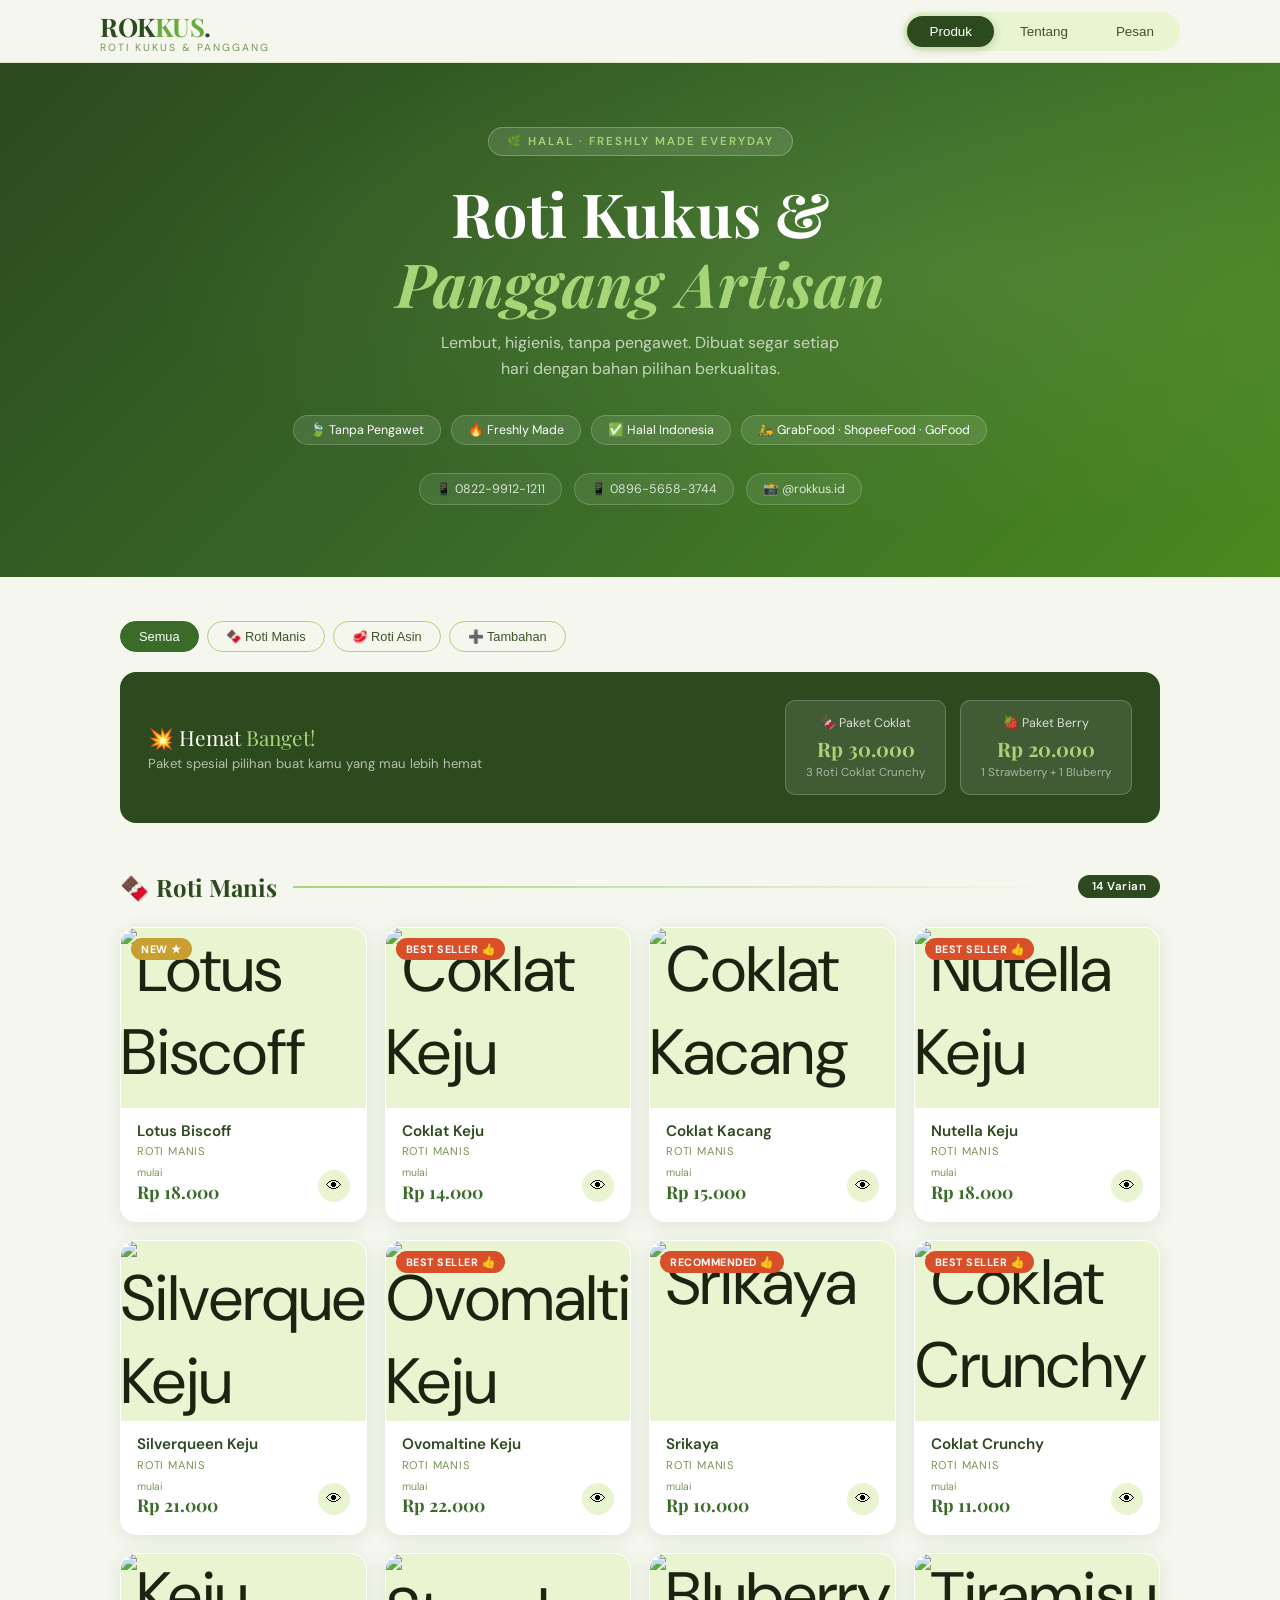
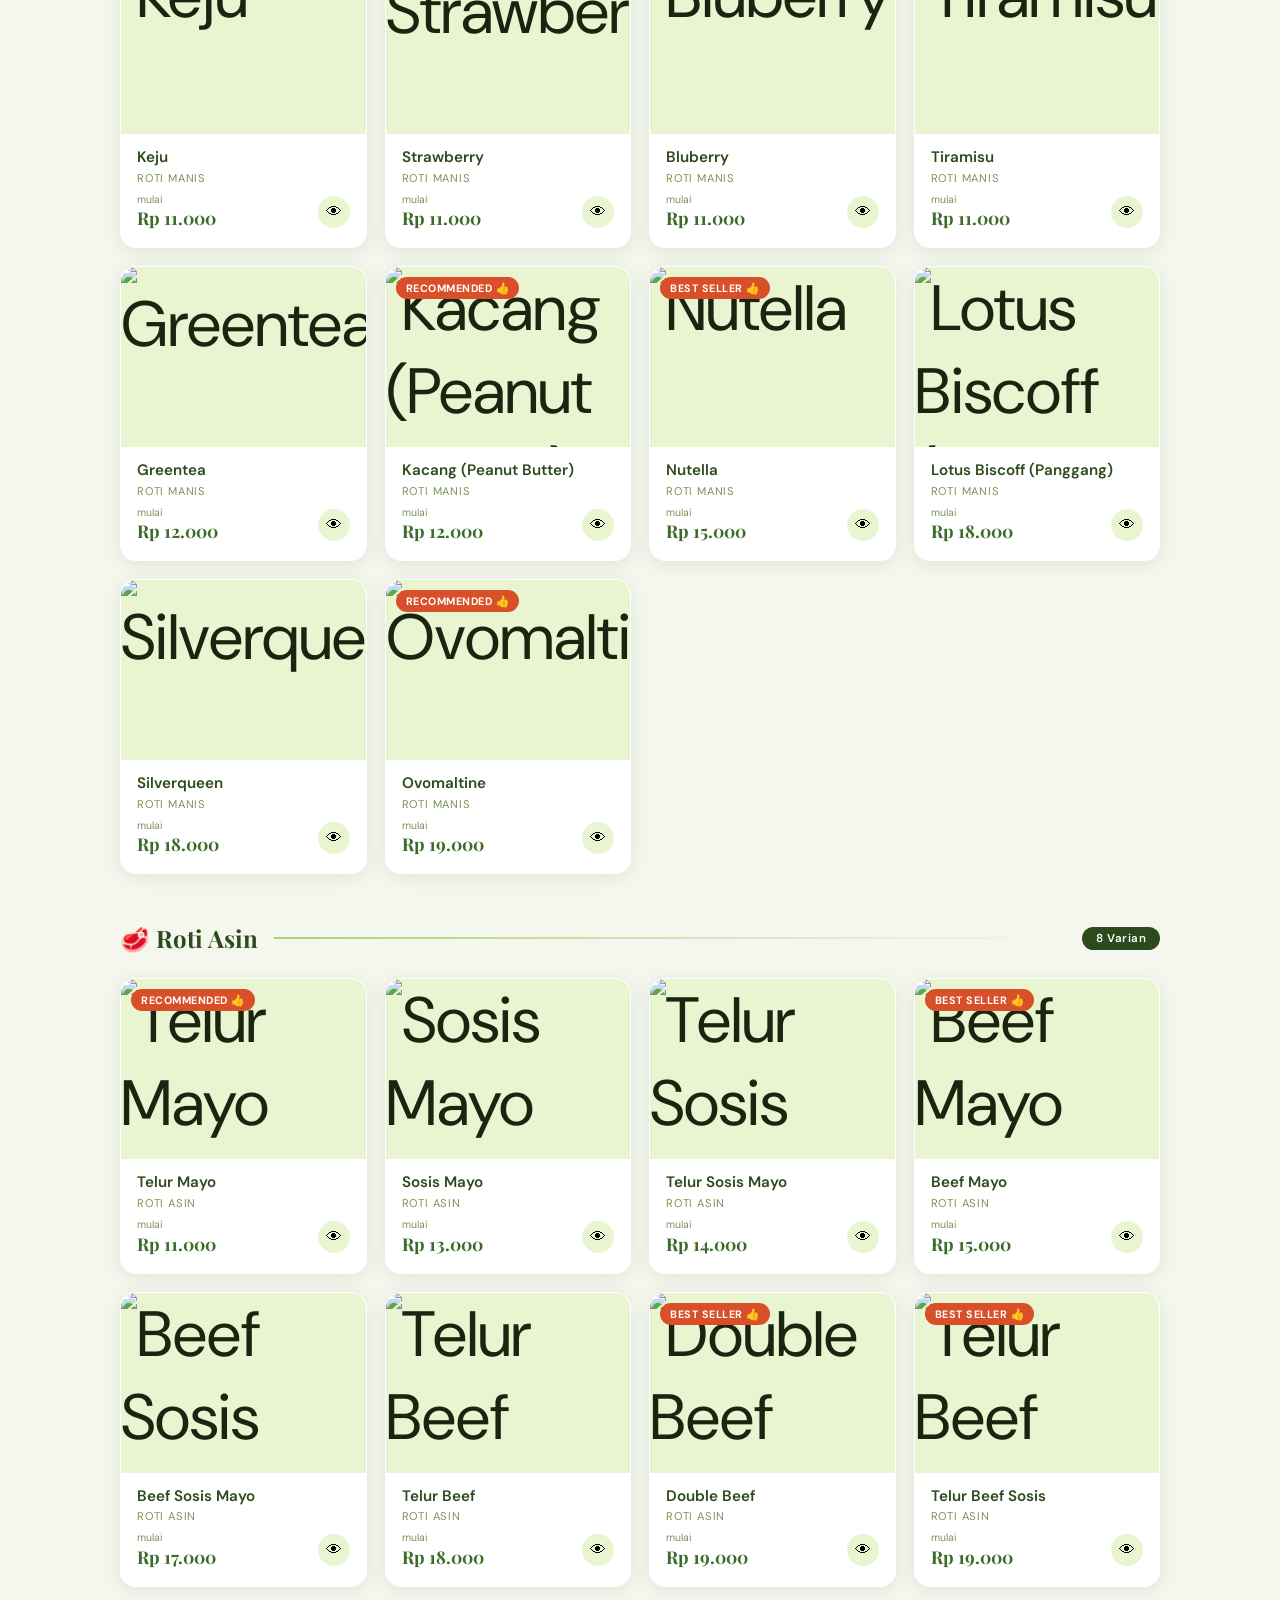
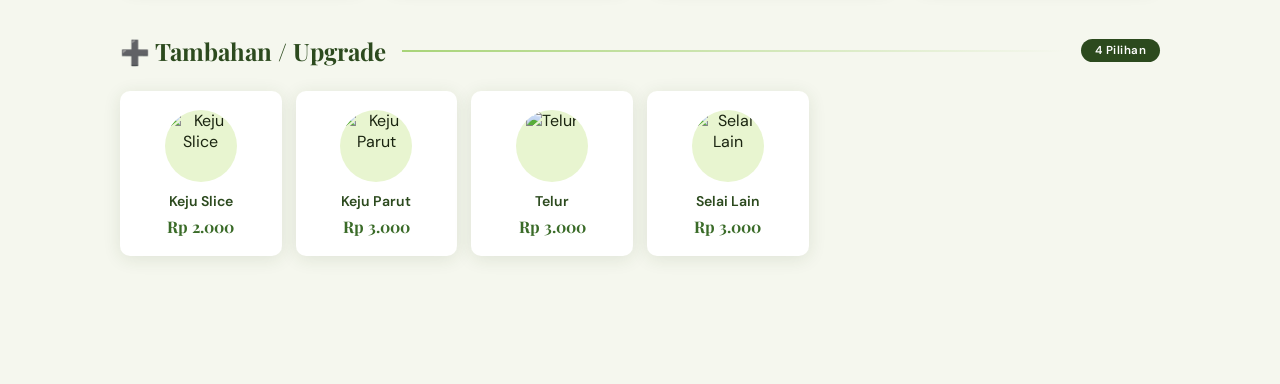
==== index.html @ 05a0323d "update folder" ====
<!DOCTYPE html>
<html lang="id">
<head>
<meta charset="UTF-8">
<meta name="viewport" content="width=device-width, initial-scale=1.0">
<title>Rokkus — Roti Kukus & Panggang</title>
<link href="https://fonts.googleapis.com/css2?family=Playfair+Display:ital,wght@0,600;0,700;1,600&family=DM+Sans:wght@300;400;500;600&display=swap" rel="stylesheet">
<style>
:root{
  --g1:#2c4a1e;--g2:#3a6b28;--g3:#6aaa3a;--g4:#a8d478;--g5:#e8f5d0;
  --cream:#f5f7ee;--white:#fff;--dark:#1a2410;--mid:#3d5428;--light:#7a9458;
  --red:#d94f2a;--gold:#c9a030;--brown:#5c3a1e;
  --shadow:0 3px 18px rgba(42,74,30,0.11);--shadow-lg:0 10px 40px rgba(42,74,30,0.17);
  --r:16px;--rs:10px;
}
*{margin:0;padding:0;box-sizing:border-box;}
body{font-family:'DM Sans',sans-serif;background:var(--cream);color:var(--dark);}

/* NAVBAR */
.navbar{position:sticky;top:0;z-index:200;background:rgba(245,247,238,0.94);backdrop-filter:blur(16px);border-bottom:1px solid rgba(106,170,58,0.2);padding:0 20px;}
.nav-inner{max-width:1080px;margin:0 auto;display:flex;align-items:center;justify-content:space-between;height:62px;}
.nav-logo img{height:36px;}
.nav-logo-text{font-family:'Playfair Display',serif;font-size:1.6rem;font-weight:700;color:var(--g1);letter-spacing:-0.5px;}
.nav-logo-text span{color:var(--g3);}
.nav-logo-sub{font-size:.65rem;letter-spacing:2px;text-transform:uppercase;color:var(--light);margin-top:-2px;}
.nav-tabs{display:flex;gap:4px;background:var(--g5);border-radius:50px;padding:4px;}
.nav-tab{padding:8px 22px;border-radius:50px;font-size:.84rem;font-weight:500;color:var(--mid);cursor:pointer;border:none;background:transparent;transition:all .2s;}
.nav-tab.active{background:var(--g1);color:#fff;box-shadow:0 2px 10px rgba(42,74,30,.25);}
.nav-tab:hover:not(.active){background:rgba(106,170,58,.18);color:var(--g1);}

/* SECTIONS */
.section{display:none;}.section.active{display:block;}

/* HERO */
.hero{background:linear-gradient(135deg,var(--g1) 0%,var(--g2) 55%,#4a8a1e 100%);padding:64px 20px 72px;text-align:center;position:relative;overflow:hidden;}
.hero::before{content:'';position:absolute;inset:0;background:radial-gradient(ellipse at 75% 40%,rgba(168,212,120,.15),transparent 60%);pointer-events:none;}
.hero-eyebrow{display:inline-flex;align-items:center;gap:8px;background:rgba(255,255,255,.12);border:1px solid rgba(255,255,255,.25);color:var(--g4);font-size:.72rem;font-weight:600;letter-spacing:2px;text-transform:uppercase;padding:6px 18px;border-radius:50px;margin-bottom:22px;animation:fadeUp .6s ease both;}
.hero h1{font-family:'Playfair Display',serif;font-size:clamp(2.2rem,6vw,3.8rem);color:#fff;line-height:1.15;font-weight:700;margin-bottom:12px;animation:fadeUp .6s .1s ease both;}
.hero h1 em{font-style:italic;color:var(--g4);}
.hero-sub{color:rgba(255,255,255,.7);font-size:1rem;max-width:420px;margin:0 auto 32px;line-height:1.65;animation:fadeUp .6s .2s ease both;}
.hero-badges{display:flex;gap:10px;justify-content:center;flex-wrap:wrap;animation:fadeUp .6s .3s ease both;}
.hero-badge{background:rgba(255,255,255,.1);border:1px solid rgba(255,255,255,.2);color:#fff;font-size:.78rem;padding:6px 16px;border-radius:50px;display:flex;align-items:center;gap:6px;}
.hero-contacts{margin-top:28px;display:flex;gap:12px;justify-content:center;flex-wrap:wrap;animation:fadeUp .6s .35s ease both;}
.hero-contact{background:rgba(255,255,255,.08);border:1px solid rgba(255,255,255,.18);color:rgba(255,255,255,.8);font-size:.78rem;padding:7px 16px;border-radius:50px;}

/* CATALOG */
.catalog-wrap{max-width:1080px;margin:0 auto;padding:44px 20px 80px;}

/* Category Section */
.cat-section{margin-bottom:48px;}
.cat-header{display:flex;align-items:center;gap:16px;margin-bottom:24px;}
.cat-label{font-family:'Playfair Display',serif;font-size:1.5rem;font-weight:700;color:var(--g1);}
.cat-line{flex:1;height:2px;background:linear-gradient(to right,var(--g4),transparent);}
.cat-badge{background:var(--g1);color:#fff;font-size:.72rem;font-weight:600;padding:4px 14px;border-radius:50px;letter-spacing:.5px;}

/* Filter chips */
.filter-wrap{margin-bottom:20px;display:flex;gap:8px;flex-wrap:wrap;}
.chip{padding:7px 18px;border-radius:50px;font-size:.8rem;font-weight:500;cursor:pointer;border:1.5px solid var(--g4);background:transparent;color:var(--mid);transition:all .2s;}
.chip.active,.chip:hover{background:var(--g2);border-color:var(--g2);color:#fff;}

/* GRID */
.product-grid{display:grid;grid-template-columns:repeat(auto-fill,minmax(200px,1fr));gap:18px;}

/* CARD */
.product-card{background:var(--white);border-radius:var(--r);overflow:hidden;box-shadow:var(--shadow);cursor:pointer;transition:transform .28s cubic-bezier(.34,1.56,.64,1),box-shadow .28s ease,border-color .2s;border:1.5px solid transparent;animation:fadeUp .5s ease both;}
.product-card:hover{transform:translateY(-5px) scale(1.01);box-shadow:var(--shadow-lg);border-color:var(--g4);}
.card-img{position:relative;height:180px;background:var(--g5);overflow:hidden;display:flex;align-items:center;justify-content:center;font-size:4rem;}
.card-img img{width:100%;height:100%;object-fit:cover;transition:transform .5s ease;}
.product-card:hover .card-img img{transform:scale(1.07);}
.card-img img{width:100%;height:100%;object-fit:cover;transition:transform .5s ease;}
.product-card:hover .card-img img{transform:scale(1.07);}
.pill{position:absolute;top:10px;left:10px;font-size:.67rem;font-weight:700;letter-spacing:.5px;text-transform:uppercase;padding:4px 10px;border-radius:50px;}
.pill-star{background:#2c4a1e;color:#fff;}
.pill-hot{background:var(--red);color:#fff;}
.pill-new{background:var(--gold);color:#fff;}
.card-body{padding:14px 16px 18px;}
.card-name{font-weight:600;font-size:.95rem;color:var(--g1);margin-bottom:3px;line-height:1.3;}
.card-cat{font-size:.7rem;color:var(--light);text-transform:uppercase;letter-spacing:.8px;margin-bottom:10px;}
.card-footer{display:flex;align-items:center;justify-content:space-between;}
.card-price{font-family:'Playfair Display',serif;font-size:1.1rem;font-weight:700;color:var(--g2);}
.card-price small{font-family:'DM Sans',sans-serif;font-size:.65rem;color:var(--light);font-weight:400;display:block;line-height:1;margin-bottom:1px;}
.card-eye{width:32px;height:32px;border-radius:50%;background:var(--g5);border:none;display:flex;align-items:center;justify-content:center;cursor:pointer;font-size:1rem;transition:background .2s;}
.card-eye:hover{background:var(--g3);color:#fff;}

/* TAMBAHAN grid (smaller) */
.tambahan-grid{display:grid;grid-template-columns:repeat(auto-fill,minmax(160px,1fr));gap:14px;}
.tambahan-card{background:var(--white);border-radius:var(--rs);padding:18px 16px;box-shadow:var(--shadow);cursor:pointer;transition:transform .22s,box-shadow .22s;text-align:center;border:1.5px solid transparent;}
.tambahan-card:hover{transform:translateY(-4px);box-shadow:var(--shadow-lg);border-color:var(--g4);}
.tambahan-img-wrap{width:72px;height:72px;border-radius:50%;overflow:hidden;margin:0 auto 10px;background:var(--g5);}
.tambahan-img-wrap img{width:100%;height:100%;object-fit:cover;}
.tambahan-name{font-weight:600;font-size:.88rem;color:var(--g1);margin-bottom:6px;}
.tambahan-price{font-family:'Playfair Display',serif;font-size:1rem;font-weight:700;color:var(--g2);}

/* MODAL */
.modal-overlay{position:fixed;inset:0;background:rgba(8,20,6,.65);backdrop-filter:blur(6px);z-index:999;display:flex;align-items:center;justify-content:center;padding:20px;opacity:0;pointer-events:none;transition:opacity .3s ease;}
.modal-overlay.open{opacity:1;pointer-events:all;}
.modal{background:var(--white);border-radius:22px;max-width:580px;width:100%;max-height:90vh;overflow-y:auto;position:relative;transform:translateY(28px) scale(.96);transition:transform .35s cubic-bezier(.34,1.56,.64,1);box-shadow:0 24px 80px rgba(8,20,6,.35);}
.modal-overlay.open .modal{transform:translateY(0) scale(1);}
.modal-img{position:relative;height:300px;overflow:hidden;border-radius:22px 22px 0 0;background:var(--g5);display:flex;align-items:center;justify-content:center;}
.modal-img img{width:100%;height:100%;object-fit:cover;}
.modal-img .big-emoji{width:100%;height:100%;overflow:hidden;}
.modal-img-overlay{position:absolute;bottom:0;left:0;right:0;height:110px;background:linear-gradient(to top,rgba(28,56,16,.65),transparent);}
.modal-price-overlay{position:absolute;bottom:18px;left:22px;color:#fff;}
.modal-price-overlay .plabel{font-size:.72rem;opacity:.8;letter-spacing:.5px;text-transform:uppercase;}
.modal-price-overlay .pval{font-family:'Playfair Display',serif;font-size:1.9rem;font-weight:700;line-height:1.1;}
.modal-close{position:absolute;top:14px;right:14px;width:34px;height:34px;border-radius:50%;background:rgba(255,255,255,.9);border:none;cursor:pointer;font-size:1.1rem;color:var(--g1);display:flex;align-items:center;justify-content:center;box-shadow:0 2px 8px rgba(0,0,0,.15);transition:all .2s;z-index:10;}
.modal-close:hover{background:#fff;transform:rotate(90deg);}
.modal-body{padding:26px 26px 30px;}
.modal-catline{font-size:.7rem;font-weight:600;letter-spacing:1.5px;text-transform:uppercase;color:var(--g3);margin-bottom:6px;}
.modal-name{font-family:'Playfair Display',serif;font-size:1.7rem;font-weight:700;color:var(--g1);line-height:1.2;margin-bottom:10px;}
.modal-desc{font-size:.92rem;color:var(--mid);line-height:1.7;margin-bottom:20px;}
.modal-tags{display:flex;gap:7px;flex-wrap:wrap;margin-bottom:20px;}
.modal-tag{background:var(--g5);color:var(--g2);font-size:.76rem;font-weight:500;padding:4px 13px;border-radius:50px;}
.modal-pills{display:flex;gap:8px;margin-bottom:22px;flex-wrap:wrap;}
.mpill{display:inline-flex;align-items:center;gap:5px;background:var(--g5);color:var(--g1);font-size:.78rem;font-weight:600;padding:6px 14px;border-radius:50px;}
.modal-actions{display:flex;gap:10px;}
.btn-order{flex:1;padding:14px 18px;background:var(--g1);color:#fff;border:none;border-radius:var(--rs);font-size:.9rem;font-weight:600;cursor:pointer;transition:background .2s,transform .15s;display:flex;align-items:center;justify-content:center;gap:7px;}
.btn-order:hover{background:var(--g2);transform:translateY(-1px);}
.btn-wa{padding:14px 18px;background:#25d366;color:#fff;border:none;border-radius:var(--rs);font-size:.9rem;font-weight:600;cursor:pointer;transition:all .2s;display:flex;align-items:center;gap:6px;white-space:nowrap;}
.btn-wa:hover{background:#1eb755;transform:translateY(-1px);}

/* PAKET banner */
.paket-section{background:var(--g1);border-radius:var(--r);padding:28px 28px;margin-bottom:48px;display:flex;align-items:center;gap:24px;flex-wrap:wrap;}
.paket-title{font-family:'Playfair Display',serif;color:#fff;font-size:1.3rem;margin-bottom:4px;}
.paket-title span{color:var(--g4);}
.paket-sub{color:rgba(255,255,255,.65);font-size:.82rem;}
.paket-cards{display:flex;gap:14px;flex-wrap:wrap;margin-left:auto;}
.paket-card{background:rgba(255,255,255,.1);border:1px solid rgba(255,255,255,.2);border-radius:var(--rs);padding:14px 20px;text-align:center;min-width:160px;}
.paket-card .pk-name{color:rgba(255,255,255,.8);font-size:.78rem;margin-bottom:4px;}
.paket-card .pk-price{font-family:'Playfair Display',serif;color:var(--g4);font-size:1.25rem;font-weight:700;}
.paket-card .pk-desc{color:rgba(255,255,255,.55);font-size:.72rem;margin-top:3px;}

/* TENTANG */
.tentang-wrap{max-width:900px;margin:0 auto;padding:64px 20px 80px;text-align:center;}
.tentang-wrap h2{font-family:'Playfair Display',serif;font-size:2rem;color:var(--g1);margin-bottom:12px;}
.tentang-wrap p{color:var(--mid);font-size:.95rem;line-height:1.7;max-width:520px;margin:0 auto 36px;}
.ttg-grid{display:grid;grid-template-columns:repeat(auto-fit,minmax(190px,1fr));gap:18px;text-align:left;}
.ttg-card{background:#fff;border-radius:var(--r);padding:24px 20px;box-shadow:var(--shadow);border-top:3px solid var(--g3);}
.ttg-icon{font-size:1.8rem;margin-bottom:10px;}
.ttg-card h3{font-family:'Playfair Display',serif;font-size:1rem;color:var(--g1);margin-bottom:6px;}
.ttg-card p{font-size:.82rem;color:var(--light);line-height:1.6;}
.channel-row{margin-top:36px;display:flex;align-items:center;justify-content:center;gap:16px;flex-wrap:wrap;}
.channel{background:#fff;border-radius:var(--rs);padding:10px 20px;box-shadow:var(--shadow);font-size:.82rem;font-weight:600;color:var(--mid);}

/* PESAN */
.pesan-wrap{max-width:560px;margin:0 auto;padding:64px 20px 80px;}
.pesan-wrap h2{font-family:'Playfair Display',serif;font-size:1.8rem;color:var(--g1);margin-bottom:8px;text-align:center;}
.pesan-wrap .psub{color:var(--light);font-size:.88rem;text-align:center;margin-bottom:30px;}
.order-form{background:#fff;border-radius:var(--r);padding:32px;box-shadow:var(--shadow);}
.fg{margin-bottom:16px;}
.fg label{display:block;font-size:.76rem;font-weight:600;color:var(--mid);margin-bottom:5px;text-transform:uppercase;letter-spacing:.4px;}
.fg input,.fg select,.fg textarea{width:100%;padding:11px 14px;border:1.5px solid var(--g5);border-radius:var(--rs);font-family:'DM Sans',sans-serif;font-size:.9rem;color:var(--dark);background:var(--cream);outline:none;transition:border-color .2s;}
.fg input:focus,.fg select:focus,.fg textarea:focus{border-color:var(--g3);}
.fg textarea{min-height:88px;resize:vertical;}
.submit-btn{width:100%;padding:14px;background:var(--g1);color:#fff;border:none;border-radius:var(--rs);font-size:.95rem;font-weight:600;cursor:pointer;transition:background .2s;display:flex;align-items:center;justify-content:center;gap:8px;margin-top:4px;}
.submit-btn:hover{background:var(--g2);}
.contact-box{margin-top:20px;background:var(--g5);border-radius:var(--rs);padding:16px 18px;text-align:center;}
.contact-box p{font-size:.8rem;color:var(--mid);margin-bottom:6px;}
.contact-box strong{font-size:.9rem;color:var(--g1);}

/* HALAL badge */
.halal-badge{display:inline-flex;align-items:center;gap:6px;background:rgba(255,255,255,.12);border:1px solid rgba(255,255,255,.25);color:var(--g4);font-size:.72rem;font-weight:600;padding:5px 14px;border-radius:50px;}

@keyframes fadeUp{from{opacity:0;transform:translateY(18px);}to{opacity:1;transform:translateY(0);}}
.product-card:nth-child(1){animation-delay:.04s}.product-card:nth-child(2){animation-delay:.08s}.product-card:nth-child(3){animation-delay:.12s}.product-card:nth-child(4){animation-delay:.16s}.product-card:nth-child(5){animation-delay:.2s}.product-card:nth-child(6){animation-delay:.24s}.product-card:nth-child(7){animation-delay:.28s}.product-card:nth-child(8){animation-delay:.32s}.product-card:nth-child(9){animation-delay:.36s}.product-card:nth-child(10){animation-delay:.4s}.product-card:nth-child(11){animation-delay:.44s}.product-card:nth-child(12){animation-delay:.48s}.product-card:nth-child(13){animation-delay:.52s}.product-card:nth-child(14){animation-delay:.56s}.product-card:nth-child(15){animation-delay:.6s}
.modal::-webkit-scrollbar{width:4px;}.modal::-webkit-scrollbar-thumb{background:var(--g4);border-radius:4px;}
@media(max-width:600px){.nav-tabs{gap:2px;}.nav-tab{padding:7px 13px;font-size:.76rem;}.product-grid{grid-template-columns:repeat(2,1fr);gap:12px;}.modal-body{padding:18px 18px 24px;}.modal-actions{flex-direction:column;}.paket-section{flex-direction:column;}.paket-cards{margin-left:0;}}
</style>
</head>
<body>

<!-- NAVBAR -->
<nav class="navbar">
  <div class="nav-inner">
    <div>
      <div class="nav-logo-text">ROK<span>KUS</span>.</div>
      <div class="nav-logo-sub">Roti Kukus &amp; Panggang</div>
    </div>
    <div class="nav-tabs">
      <button class="nav-tab active" onclick="showSec('produk',this)">Produk</button>
      <button class="nav-tab" onclick="showSec('tentang',this)">Tentang</button>
      <button class="nav-tab" onclick="showSec('pesan',this)">Pesan</button>
    </div>
  </div>
</nav>

<!-- ===== PRODUK ===== -->
<div id="sec-produk" class="section active">
  <div class="hero">
    <div class="hero-eyebrow">🌿 Halal · Freshly Made Everyday</div>
    <h1>Roti Kukus &<br><em>Panggang Artisan</em></h1>
    <p class="hero-sub">Lembut, higienis, tanpa pengawet. Dibuat segar setiap hari dengan bahan pilihan berkualitas.</p>
    <div class="hero-badges">
      <div class="hero-badge">🍃 Tanpa Pengawet</div>
      <div class="hero-badge">🔥 Freshly Made</div>
      <div class="hero-badge">✅ Halal Indonesia</div>
      <div class="hero-badge">🛵 GrabFood · ShopeeFood · GoFood</div>
    </div>
    <div class="hero-contacts">
      <div class="hero-contact">📱 0822-9912-1211</div>
      <div class="hero-contact">📱 0896-5658-3744</div>
      <div class="hero-contact">📸 @rokkus.id</div>
    </div>
  </div>

  <div class="catalog-wrap">

    <!-- FILTER -->
    <div class="filter-wrap">
      <button class="chip active" onclick="filterAll(this)">Semua</button>
      <button class="chip" onclick="filterCat('manis',this)">🍫 Roti Manis</button>
      <button class="chip" onclick="filterCat('asin',this)">🥩 Roti Asin</button>
      <button class="chip" onclick="filterCat('tambahan',this)">➕ Tambahan</button>
    </div>

    <!-- PAKET HEMAT -->
    <div class="paket-section" id="paketSection">
      <div>
        <div class="paket-title">💥 Hemat <span>Banget!</span></div>
        <div class="paket-sub">Paket spesial pilihan buat kamu yang mau lebih hemat</div>
      </div>
      <div class="paket-cards">
        <div class="paket-card">
          <div class="pk-name">🍫 Paket Coklat</div>
          <div class="pk-price">Rp 30.000</div>
          <div class="pk-desc">3 Roti Coklat Crunchy</div>
        </div>
        <div class="paket-card">
          <div class="pk-name">🍓 Paket Berry</div>
          <div class="pk-price">Rp 20.000</div>
          <div class="pk-desc">1 Strawberry + 1 Bluberry</div>
        </div>
      </div>
    </div>

    <!-- ROTI MANIS -->
    <div class="cat-section" id="sec-manis">
      <div class="cat-header">
        <div class="cat-label">🍫 Roti Manis</div>
        <div class="cat-line"></div>
        <div class="cat-badge">14 Varian</div>
      </div>
      <div class="product-grid" id="grid-manis"></div>
    </div>

    <!-- ROTI ASIN -->
    <div class="cat-section" id="sec-asin">
      <div class="cat-header">
        <div class="cat-label">🥩 Roti Asin</div>
        <div class="cat-line"></div>
        <div class="cat-badge">8 Varian</div>
      </div>
      <div class="product-grid" id="grid-asin"></div>
    </div>

    <!-- TAMBAHAN -->
    <div class="cat-section" id="sec-tambahan">
      <div class="cat-header">
        <div class="cat-label">➕ Tambahan / Upgrade</div>
        <div class="cat-line"></div>
        <div class="cat-badge">4 Pilihan</div>
      </div>
      <div class="tambahan-grid" id="grid-tambahan"></div>
    </div>

  </div>
</div>

<!-- ===== TENTANG ===== -->
<div id="sec-tentang" class="section">
  <div class="tentang-wrap">
    <h2>Tentang Rokkus</h2>
    <p>Rokkus — Roti Kukus &amp; Panggang hadir untuk menghadirkan roti kukus premium yang lembut, higienis, dan penuh rasa. Dibuat segar setiap hari tanpa bahan pengawet, dengan bahan pilihan berkualitas.</p>
    <div class="ttg-grid">
      <div class="ttg-card"><div class="ttg-icon">🌾</div><h3>Bahan Pilihan</h3><p>Menggunakan bahan-bahan berkualitas yang dipilih secara teliti untuk hasil terbaik.</p></div>
      <div class="ttg-card"><div class="ttg-icon">🍃</div><h3>Tanpa Pengawet</h3><p>Lembut, higienis, bebas pengawet. Freshly made every day untuk kesehatan keluarga.</p></div>
      <div class="ttg-card"><div class="ttg-icon">🔥</div><h3>Freshly Made</h3><p>Diproduksi setiap hari agar selalu tersedia dalam kondisi segar dan terbaik.</p></div>
      <div class="ttg-card"><div class="ttg-icon">✅</div><h3>Halal Indonesia</h3><p>Bersertifikat Halal Indonesia — aman dan terpercaya untuk semua kalangan.</p></div>
    </div>
    <div class="channel-row">
      <div class="channel">🛵 GrabFood</div>
      <div class="channel">🛵 ShopeeFood</div>
      <div class="channel">🛵 GoFood</div>
      <div class="channel">📸 @rokkus.id</div>
    </div>
    <div style="margin-top:24px;display:flex;gap:12px;justify-content:center;flex-wrap:wrap;">
      <div class="channel">📞 0822-9912-1211</div>
      <div class="channel">📞 0896-5658-3744</div>
    </div>
  </div>
</div>

<!-- ===== PESAN ===== -->
<div id="sec-pesan" class="section">
  <div class="pesan-wrap">
    <h2>Buat Pesanan</h2>
    <p class="psub">Isi form di bawah atau langsung hubungi kami via WhatsApp. Pesanan diterima H-1.</p>
    <div class="order-form">
      <div class="fg"><label>Nama Lengkap</label><input type="text" id="oName" placeholder="Nama kamu..."></div>
      <div class="fg"><label>Nomor WhatsApp</label><input type="tel" id="oWa" placeholder="08xx-xxxx-xxxx"></div>
      <div class="fg"><label>Pilih Produk</label><select id="oProd"><option value="">-- Pilih Produk --</option></select></div>
      <div class="fg"><label>Jumlah (pcs)</label><input type="number" id="oQty" min="1" value="1"></div>
      <div class="fg"><label>Tambahan</label>
        <select id="oTambahan">
          <option value="">Tidak ada</option>
          <option>+ Keju Slice (Rp 2.000)</option>
          <option>+ Keju Parut (Rp 3.000)</option>
          <option>+ Telur (Rp 3.000)</option>
          <option>+ Selai Lain (Rp 3.000)</option>
        </select>
      </div>
      <div class="fg"><label>Catatan Tambahan</label><textarea id="oNote" placeholder="Misal: tanpa gula, extra isian, dll"></textarea></div>
      <button class="submit-btn" onclick="sendWA()">
        <svg width="17" height="17" viewBox="0 0 24 24" fill="currentColor"><path d="M17.472 14.382c-.297-.149-1.758-.867-2.03-.967-.273-.099-.471-.148-.67.15-.197.297-.767.966-.94 1.164-.173.199-.347.223-.644.075-.297-.15-1.255-.463-2.39-1.475-.883-.788-1.48-1.761-1.653-2.059-.173-.297-.018-.458.13-.606.134-.133.298-.347.446-.52.149-.174.198-.298.298-.497.099-.198.05-.371-.025-.52-.075-.149-.669-1.612-.916-2.207-.242-.579-.487-.5-.669-.51-.173-.008-.371-.01-.57-.01-.198 0-.52.074-.792.372-.272.297-1.04 1.016-1.04 2.479 0 1.462 1.065 2.875 1.213 3.074.149.198 2.096 3.2 5.077 4.487.709.306 1.262.489 1.694.625.712.227 1.36.195 1.871.118.571-.085 1.758-.719 2.006-1.413.248-.694.248-1.289.173-1.413-.074-.124-.272-.198-.57-.347z"/><path d="M12 0C5.373 0 0 5.373 0 12c0 2.126.553 4.122 1.523 5.858L.057 23.142a.75.75 0 00.918.918l5.284-1.466A11.954 11.954 0 0012 24c6.627 0 12-5.373 12-12S18.627 0 12 0zm0 21.75a9.731 9.731 0 01-4.96-1.357l-.355-.21-3.676 1.021 1.02-3.558-.228-.367A9.75 9.75 0 1112 21.75z"/></svg>
        Kirim via WhatsApp
      </button>
    </div>
    <div class="contact-box">
      <p>Atau hubungi langsung:</p>
      <strong>0822-9912-1211 &nbsp;·&nbsp; 0896-5658-3744</strong><br>
      <strong style="color:var(--g3)">@rokkus.id</strong>
    </div>
  </div>
</div>

<!-- MODAL -->
<div class="modal-overlay" id="modalOv" onclick="closeMod(event)">
  <div class="modal" id="modalBox">
    <button class="modal-close" onclick="closeModDirect()">✕</button>
    <div class="modal-img">
      <div class="big-emoji" id="mEmoji"></div>
      <div class="modal-img-overlay"></div>
      <div class="modal-price-overlay">
        <div class="plabel">Harga</div>
        <div class="pval" id="mPrice"></div>
      </div>
    </div>
    <div class="modal-body">
      <div class="modal-catline" id="mCat"></div>
      <div class="modal-name" id="mName"></div>
      <div class="modal-desc" id="mDesc"></div>
      <div class="modal-pills" id="mPills"></div>
      <div class="modal-tags" id="mTags"></div>
      <div class="modal-actions">
        <button class="btn-order" onclick="closeModDirect();showSec('pesan',null)">📋 Pesan Sekarang</button>
        <button class="btn-wa" id="mWaBtn">
          <svg width="15" height="15" viewBox="0 0 24 24" fill="currentColor"><path d="M17.472 14.382c-.297-.149-1.758-.867-2.03-.967-.273-.099-.471-.148-.67.15-.197.297-.767.966-.94 1.164-.173.199-.347.223-.644.075-.297-.15-1.255-.463-2.39-1.475-.883-.788-1.48-1.761-1.653-2.059-.173-.297-.018-.458.13-.606.134-.133.298-.347.446-.52.149-.174.198-.298.298-.497.099-.198.05-.371-.025-.52-.075-.149-.669-1.612-.916-2.207-.242-.579-.487-.5-.669-.51-.173-.008-.371-.01-.57-.01-.198 0-.52.074-.792.372-.272.297-1.04 1.016-1.04 2.479 0 1.462 1.065 2.875 1.213 3.074.149.198 2.096 3.2 5.077 4.487.709.306 1.262.489 1.694.625.712.227 1.36.195 1.871.118.571-.085 1.758-.719 2.006-1.413.248-.694.248-1.289.173-1.413-.074-.124-.272-.198-.57-.347z"/><path d="M12 0C5.373 0 0 5.373 0 12c0 2.126.553 4.122 1.523 5.858L.057 23.142a.75.75 0 00.918.918l5.284-1.466A11.954 11.954 0 0012 24c6.627 0 12-5.373 12-12S18.627 0 12 0zm0 21.75a9.731 9.731 0 01-4.96-1.357l-.355-.21-3.676 1.021 1.02-3.558-.228-.367A9.75 9.75 0 1112 21.75z"/></svg>
          WA
        </button>
      </div>
    </div>
  </div>
</div>

<script>
// ── DATA PRODUK ROKKUS (dari menu asli) ──
// img: foto makanan yang relevan dari Unsplash (placeholder sampai foto asli tersedia)
const IMG = {
  coklatKeju:    'https://images.unsplash.com/photo-1606313564200-e75d5e30476c?w=600&q=80',
  nutella:       'https://images.unsplash.com/photo-1474625342403-e0d45e2bf599?w=600&q=80',
  coklatCrunchy: 'https://images.unsplash.com/photo-1481391319762-47dff72954d9?w=600&q=80',
  coklatKacang:  'https://images.unsplash.com/photo-1548365328-8c6db3220e4c?w=600&q=80',
  silverqueen:   'https://images.unsplash.com/photo-1605807646983-377bc5a76493?w=600&q=80',
  ovomaltine:    'https://images.unsplash.com/photo-1586444248902-2f64eddc13df?w=600&q=80',
  lotus:         'https://images.unsplash.com/photo-1558961363-fa8fdf82db35?w=600&q=80',
  srikaya:       'https://images.unsplash.com/photo-1509440159596-0249088772ff?w=600&q=80',
  keju:          'https://images.unsplash.com/photo-1486887396153-fa416526c108?w=600&q=80',
  strawberry:    'https://images.unsplash.com/photo-1488477181946-6428a0291777?w=600&q=80',
  bluberry:      'https://images.unsplash.com/photo-1565958011703-44f9829ba187?w=600&q=80',
  tiramisu:      'https://images.unsplash.com/photo-1571877227200-a0d98ea607e9?w=600&q=80',
  greentea:      'https://images.unsplash.com/photo-1558618666-fcd25c85cd64?w=600&q=80',
  kacang:        'https://images.unsplash.com/photo-1568901346375-23c9450c58cd?w=600&q=80',
  telurMayo:     'https://images.unsplash.com/photo-1484723091739-30a097e8f929?w=600&q=80',
  sosisMayo:     'https://images.unsplash.com/photo-1567620905732-2d1ec7ab7445?w=600&q=80',
  beef:          'https://images.unsplash.com/photo-1546069901-ba9599a7e63c?w=600&q=80',
  telurBeef:     'https://images.unsplash.com/photo-1604908176997-125f25cc6f3d?w=600&q=80',
  doubleBeef:    'https://images.unsplash.com/photo-1563729784474-d77dbb933a9e?w=600&q=80',
  kejuSlice:     'https://images.unsplash.com/photo-1552767059-ce182ead6c1b?w=600&q=80',
  kejuParut:     'https://images.unsplash.com/photo-1486887396153-fa416526c108?w=600&q=80',
  telur:         'https://images.unsplash.com/photo-1562967914-608f82629710?w=600&q=80',
  selai:         'https://images.unsplash.com/photo-1464305795204-6f5bbfc7fb81?w=600&q=80',
};

const MANIS = [
  { name:'Lotus Biscoff',         price:'Rp 18.000', priceN:18000, img:IMG.lotus,         badge:'new', badgeLabel:'New ★',        cat:'Roti Manis', desc:'Isian Lotus Biscoff premium yang creamy dengan cita rasa karamel khas. Aroma wangi biskuit speculoos yang bikin nagih di setiap gigitan!', tags:['New Product','Lotus','Premium','Karamel'] },
  { name:'Coklat Keju',           price:'Rp 14.000', priceN:14000, img:IMG.coklatKeju,    badge:'hot', badgeLabel:'Best Seller 👍', cat:'Roti Manis', desc:'Paduan sempurna isian coklat lumer dengan taburan keju cheddar gurih. Salah satu best seller Rokkus yang selalu habis duluan!', tags:['Best Seller','Coklat','Keju'] },
  { name:'Coklat Kacang',         price:'Rp 15.000', priceN:15000, img:IMG.coklatKacang,  badge:'',    cat:'Roti Manis', desc:'Kombinasi coklat premium dengan kacang yang renyah. Dua tekstur berbeda yang saling melengkapi di tiap gigitan.', tags:['Coklat','Kacang','Crunchy'] },
  { name:'Nutella Keju',          price:'Rp 18.000', priceN:18000, img:IMG.nutella,        badge:'hot', badgeLabel:'Best Seller 👍', cat:'Roti Manis', desc:'Isian Nutella hazelnut original yang melimpah dipadukan dengan keju cheddar meleleh. Kombinasi klasik yang tidak pernah salah!', tags:['Best Seller','Nutella','Keju','Hazelnut'] },
  { name:'Silverqueen Keju',      price:'Rp 21.000', priceN:21000, img:IMG.silverqueen,   badge:'',    cat:'Roti Manis', desc:'Coklat Silverqueen premium yang meleleh lembut berpadu dengan keju cheddar gurih. Untuk pencinta coklat susu berkualitas.', tags:['Silverqueen','Premium','Keju','Coklat Susu'] },
  { name:'Ovomaltine Keju',       price:'Rp 22.000', priceN:22000, img:IMG.ovomaltine,    badge:'hot', badgeLabel:'Best Seller 👍', cat:'Roti Manis', desc:'Isian Ovomaltine malt yang khas dan legit dipadukan keju. Rasa unik yang kaya dan menjadi favorit banyak pelanggan setia Rokkus!', tags:['Best Seller','Ovomaltine','Keju','Premium','Malt'] },
  { name:'Srikaya',               price:'Rp 10.000', priceN:10000, img:IMG.srikaya,        badge:'hot', badgeLabel:'Recommended 👍', cat:'Roti Manis', desc:'Srikaya homemade dengan cita rasa pandan yang harum dan manis legit. Pilihan klasik paling terjangkau yang selalu memanjakan lidah.', tags:['Recommended','Srikaya','Pandan','Klasik'] },
  { name:'Coklat Crunchy',        price:'Rp 11.000', priceN:11000, img:IMG.coklatCrunchy, badge:'hot', badgeLabel:'Best Seller 👍', cat:'Roti Manis', desc:'Isian coklat crunchy yang renyah dan meledak di mulut. Best seller yang disukai semua usia — dari anak-anak sampai orang tua!', tags:['Best Seller','Coklat','Crunchy','Renyah'] },
  { name:'Keju',                  price:'Rp 11.000', priceN:11000, img:IMG.keju,           badge:'',    cat:'Roti Manis', desc:'Isian keju cheddar murni yang gurih dan manis. Simple tapi selalu nikmat dan tidak pernah mengecewakan.', tags:['Keju','Klasik','Gurih Manis'] },
  { name:'Strawberry',            price:'Rp 11.000', priceN:11000, img:IMG.strawberry,     badge:'',    cat:'Roti Manis', desc:'Selai strawberry yang segar dan sedikit asam membalut roti kukus hijau yang lembut. Kombinasi yang menyegarkan!', tags:['Strawberry','Buah','Segar'] },
  { name:'Bluberry',              price:'Rp 11.000', priceN:11000, img:IMG.bluberry,        badge:'',    cat:'Roti Manis', desc:'Isian selai bluberry dengan rasa manis segar khas buah biru. Cocok untuk pecinta buah yang ingin camilan unik.', tags:['Bluberry','Buah','Segar'] },
  { name:'Tiramisu',              price:'Rp 11.000', priceN:11000, img:IMG.tiramisu,        badge:'',    cat:'Roti Manis', desc:'Terinspirasi dari dessert Italia klasik. Perpaduan rasa kopi, coklat, dan cream yang lembut — elegan dalam satu roti kukus!', tags:['Tiramisu','Kopi','Coklat','Premium'] },
  { name:'Greentea',              price:'Rp 12.000', priceN:12000, img:IMG.greentea,        badge:'',    cat:'Roti Manis', desc:'Isian greentea matcha premium yang punya rasa pahit manis khas. Favorit para pecinta matcha dan teh hijau!', tags:['Greentea','Matcha','Jepang'] },
  { name:'Kacang (Peanut Butter)',price:'Rp 12.000', priceN:12000, img:IMG.kacang,          badge:'hot', badgeLabel:'Recommended 👍', cat:'Roti Manis', desc:'Peanut butter creamy yang gurih dan sedikit manis. Tinggi protein, cocok untuk sarapan bergizi atau camilan sehat setelah olahraga!', tags:['Recommended','Peanut Butter','Protein','Sehat'] },
  { name:'Nutella',               price:'Rp 15.000', priceN:15000, img:IMG.nutella,         badge:'hot', badgeLabel:'Best Seller 👍', cat:'Roti Manis', desc:'Isian Nutella hazelnut original yang berlimpah tanpa campuran. Best seller sejati yang tidak pernah mengecewakan!', tags:['Best Seller','Nutella','Hazelnut','Coklat'] },
  { name:'Lotus Biscoff (Panggang)',price:'Rp 18.000', priceN:18000, img:IMG.lotus,         badge:'',    cat:'Roti Manis', desc:'Varian panggang dengan isian Lotus Biscoff spread yang creamy dan kaya rasa karamel khas biskuit speculoos.', tags:['Lotus','Biscoff','Premium','Panggang'] },
  { name:'Silverqueen',           price:'Rp 18.000', priceN:18000, img:IMG.silverqueen,    badge:'',    cat:'Roti Manis', desc:'Isian coklat Silverqueen murni yang premium dan meleleh sempurna. Untuk kamu yang benar-benar mencintai coklat susu berkualitas.', tags:['Silverqueen','Coklat','Premium'] },
  { name:'Ovomaltine',            price:'Rp 19.000', priceN:19000, img:IMG.ovomaltine,     badge:'hot', badgeLabel:'Recommended 👍', cat:'Roti Manis', desc:'Isian Ovomaltine original yang malty, legit, dan kaya rasa. Rasa khas yang unik dan bikin ketagihan!', tags:['Recommended','Ovomaltine','Malt','Premium'] },
];

const ASIN = [
  { name:'Telur Mayo',       price:'Rp 11.000', priceN:11000, img:IMG.telurMayo,  badge:'hot', badgeLabel:'Recommended 👍', cat:'Roti Asin', desc:'Isian telur dengan mayo creamy yang gurih dan lembut. Pilihan terbaik untuk sarapan bergizi yang mengenyangkan!', tags:['Recommended','Telur','Mayo','Sarapan'] },
  { name:'Sosis Mayo',       price:'Rp 13.000', priceN:13000, img:IMG.sosisMayo,  badge:'',    cat:'Roti Asin', desc:'Sosis juicy yang gurih dipadukan mayo lembut. Pilihan favorit untuk yang suka cita rasa asin yang memuaskan.', tags:['Sosis','Mayo','Gurih'] },
  { name:'Telur Sosis Mayo', price:'Rp 14.000', priceN:14000, img:IMG.sosisMayo,  badge:'',    cat:'Roti Asin', desc:'Kombinasi telur + sosis + mayo dalam satu roti kukus lembut. Triple nikmat yang mengenyangkan!', tags:['Telur','Sosis','Mayo','Komplit'] },
  { name:'Beef Mayo',        price:'Rp 15.000', priceN:15000, img:IMG.beef,       badge:'hot', badgeLabel:'Best Seller 👍', cat:'Roti Asin', desc:'Daging beef berbumbu yang juicy dipadukan mayo creamy. Best seller di kategori asin — wajib masuk daftar wajib coba!', tags:['Best Seller','Beef','Mayo','Daging'] },
  { name:'Beef Sosis Mayo',  price:'Rp 17.000', priceN:17000, img:IMG.beef,       badge:'',    cat:'Roti Asin', desc:'Gabungan beef berbumbu dan sosis dengan mayo. Dobel protein, dobel nikmat untuk kamu yang butuh energi lebih!', tags:['Beef','Sosis','Mayo','Dobel Protein'] },
  { name:'Telur Beef',       price:'Rp 18.000', priceN:18000, img:IMG.telurBeef,  badge:'',    cat:'Roti Asin', desc:'Perpaduan telur dan beef berbumbu yang sempurna dan mengenyangkan. Pilihan ideal untuk makan siang atau malam.', tags:['Telur','Beef','Mengenyangkan'] },
  { name:'Double Beef',      price:'Rp 19.000', priceN:19000, img:IMG.doubleBeef, badge:'hot', badgeLabel:'Best Seller 👍', cat:'Roti Asin', desc:'Dobel porsi daging beef berbumbu untuk kamu yang mau kenyang maksimal. Best seller yang tidak pernah habis permintaannya!', tags:['Best Seller','Double Beef','Premium','Porsi Besar'] },
  { name:'Telur Beef Sosis', price:'Rp 19.000', priceN:19000, img:IMG.telurBeef,  badge:'hot', badgeLabel:'Best Seller 👍', cat:'Roti Asin', desc:'Kombo paling lengkap: telur + beef + sosis dalam satu roti. Best seller #1 yang selalu paling banyak dipesan pelanggan Rokkus!', tags:['Best Seller','Telur','Beef','Sosis','Paling Komplit'] },
];

const TAMBAHAN = [
  { name:'Keju Slice', price:'Rp 2.000', priceN:2000, img:IMG.kejuSlice, badge:'new', badgeLabel:'New ★',        cat:'Tambahan', desc:'Upgrade roti kamu dengan lembaran keju slice premium! Makin gurih, makin creamy, makin puas.', tags:['New','Keju Slice','Upgrade'] },
  { name:'Keju Parut', price:'Rp 3.000', priceN:3000, img:IMG.kejuParut, badge:'hot', badgeLabel:'Recommended 👍', cat:'Tambahan', desc:'Taburan keju parut melimpah untuk tambahan rasa gurih manis. Paling sering dipilih pelanggan untuk upgrade!', tags:['Recommended','Keju Parut','Topping'] },
  { name:'Telur',      price:'Rp 3.000', priceN:3000, img:IMG.telur,     badge:'',    cat:'Tambahan', desc:'Tambah telur untuk protein ekstra dan rasa yang lebih kaya. Cocok ditambahkan ke roti asin maupun manis.', tags:['Telur','Protein','Topping'] },
  { name:'Selai Lain', price:'Rp 3.000', priceN:3000, img:IMG.selai,     badge:'',    cat:'Tambahan', desc:'Pilih selai tambahan sesuai selera kamu. Tersedia berbagai pilihan untuk melengkapi roti kukus favoritmu!', tags:['Selai','Custom','Pilihan Bebas'] },
];

const ALL_PRODUCTS = [...MANIS, ...ASIN, ...TAMBAHAN];

// ── RENDER ──
function makeCard(p, isTambahan) {
  if (isTambahan) {
    const c = document.createElement('div');
    c.className = 'tambahan-card';
    c.onclick = () => openModal(p);
    c.innerHTML = '<div class="tambahan-img-wrap"><img src="'+p.img+'" alt="'+p.name+'" loading="lazy"></div><div class="tambahan-name">'+p.name+'</div><div class="tambahan-price">'+p.price+'</div>';
    return c;
  }
  const c = document.createElement('div');
  c.className = 'product-card';
  c.onclick = () => openModal(p);
  const pillHtml = p.badge ? '<span class="pill '+(p.badge==='new'?'pill-new':p.badge==='hot'?'pill-hot':'pill-star')+'">'+p.badgeLabel+'</span>' : '';
  c.innerHTML = '<div class="card-img"><img src="'+p.img+'" alt="'+p.name+'" loading="lazy" style="width:100%;height:100%;object-fit:cover;transition:transform .5s ease;">'+pillHtml+'</div><div class="card-body"><div class="card-name">'+p.name+'</div><div class="card-cat">'+p.cat+'</div><div class="card-footer"><div class="card-price"><small>mulai</small>'+p.price+'</div><button class="card-eye" title="Detail">👁</button></div></div>';
  return c;
}

function renderAll() {
  const gm = document.getElementById('grid-manis');
  const ga = document.getElementById('grid-asin');
  const gt = document.getElementById('grid-tambahan');
  gm.innerHTML=''; ga.innerHTML=''; gt.innerHTML='';
  MANIS.forEach(p => gm.appendChild(makeCard(p, false)));
  ASIN.forEach(p => ga.appendChild(makeCard(p, false)));
  TAMBAHAN.forEach(p => gt.appendChild(makeCard(p, true)));
  populateOrderSelect();
}

function filterAll(el) {
  document.querySelectorAll('.chip').forEach(c=>c.classList.remove('active'));
  el.classList.add('active');
  document.getElementById('sec-manis').style.display='';
  document.getElementById('sec-asin').style.display='';
  document.getElementById('sec-tambahan').style.display='';
  document.getElementById('paketSection').style.display='';
}
function filterCat(cat, el) {
  document.querySelectorAll('.chip').forEach(c=>c.classList.remove('active'));
  el.classList.add('active');
  document.getElementById('sec-manis').style.display = cat==='manis'?'':'none';
  document.getElementById('sec-asin').style.display = cat==='asin'?'':'none';
  document.getElementById('sec-tambahan').style.display = cat==='tambahan'?'':'none';
  document.getElementById('paketSection').style.display = cat==='tambahan'?'none':'';
}

// ── MODAL ──
function openModal(p) {
  const emojiEl = document.getElementById('mEmoji');
  emojiEl.innerHTML = '<img src="'+p.img+'" alt="'+p.name+'" style="width:100%;height:100%;object-fit:cover;border-radius:0;">';
  document.getElementById('mPrice').textContent = p.price;
  document.getElementById('mCat').textContent = p.cat;
  document.getElementById('mName').textContent = p.name;
  document.getElementById('mDesc').textContent = p.desc;
  const pills = p.badge ? ['<span class="mpill">'+(p.badgeLabel||'')+'</span>'] : [];
  document.getElementById('mPills').innerHTML = pills.join('');
  document.getElementById('mTags').innerHTML = p.tags.map(t=>'<span class="modal-tag">'+t+'</span>').join('');
  const msg = encodeURIComponent('Halo Rokkus! 👋 Saya mau pesan *'+p.name+'* ('+p.price+'). Bisa bantu saya? 😊');
  document.getElementById('mWaBtn').onclick = () => window.open('https://wa.me/6208229912121?text='+msg,'_blank');
  document.getElementById('modalOv').classList.add('open');
  document.body.style.overflow='hidden';
}
function closeMod(e) { if(e.target===document.getElementById('modalOv')) closeModDirect(); }
function closeModDirect() { document.getElementById('modalOv').classList.remove('open'); document.body.style.overflow=''; }
document.addEventListener('keydown', e=>{ if(e.key==='Escape') closeModDirect(); });

// ── NAV ──
function showSec(name, el) {
  document.querySelectorAll('.section').forEach(s=>s.classList.remove('active'));
  document.getElementById('sec-'+name).classList.add('active');
  document.querySelectorAll('.nav-tab').forEach(t=>t.classList.remove('active'));
  if(el) el.classList.add('active');
  else document.querySelectorAll('.nav-tab').forEach(t=>{ if(t.getAttribute('onclick')&&t.getAttribute('onclick').includes(name)) t.classList.add('active'); });
  window.scrollTo({top:0,behavior:'smooth'});
}

// ── ORDER FORM ──
function populateOrderSelect() {
  const sel = document.getElementById('oProd');
  sel.innerHTML = '<option value="">-- Pilih Produk --</option>';
  const groups = [['🍫 Roti Manis', MANIS], ['🥩 Roti Asin', ASIN]];
  groups.forEach(([label, arr]) => {
    const og = document.createElement('optgroup');
    og.label = label;
    arr.forEach(p => { const o=document.createElement('option'); o.textContent=`${p.name} — ${p.price}`; og.appendChild(o); });
    sel.appendChild(og);
  });
}

function sendWA() {
  const name = document.getElementById('oName').value || 'Pelanggan';
  const prod = document.getElementById('oProd').value || 'produk pilihan';
  const qty = document.getElementById('oQty').value || '1';
  const tambahan = document.getElementById('oTambahan').value || 'Tidak ada';
  const note = document.getElementById('oNote').value || '-';
  const msg = encodeURIComponent(`Halo Rokkus! 👋\n*Nama:* ${name}\n*Pesan:* ${prod} x${qty}\n*Tambahan:* ${tambahan}\n*Catatan:* ${note}\n\nMohon dibantu ya kak! 🙏`);
  window.open(`https://wa.me/6208229912121?text=${msg}`,'_blank');
}

renderAll();
</script>
</body>
</html>
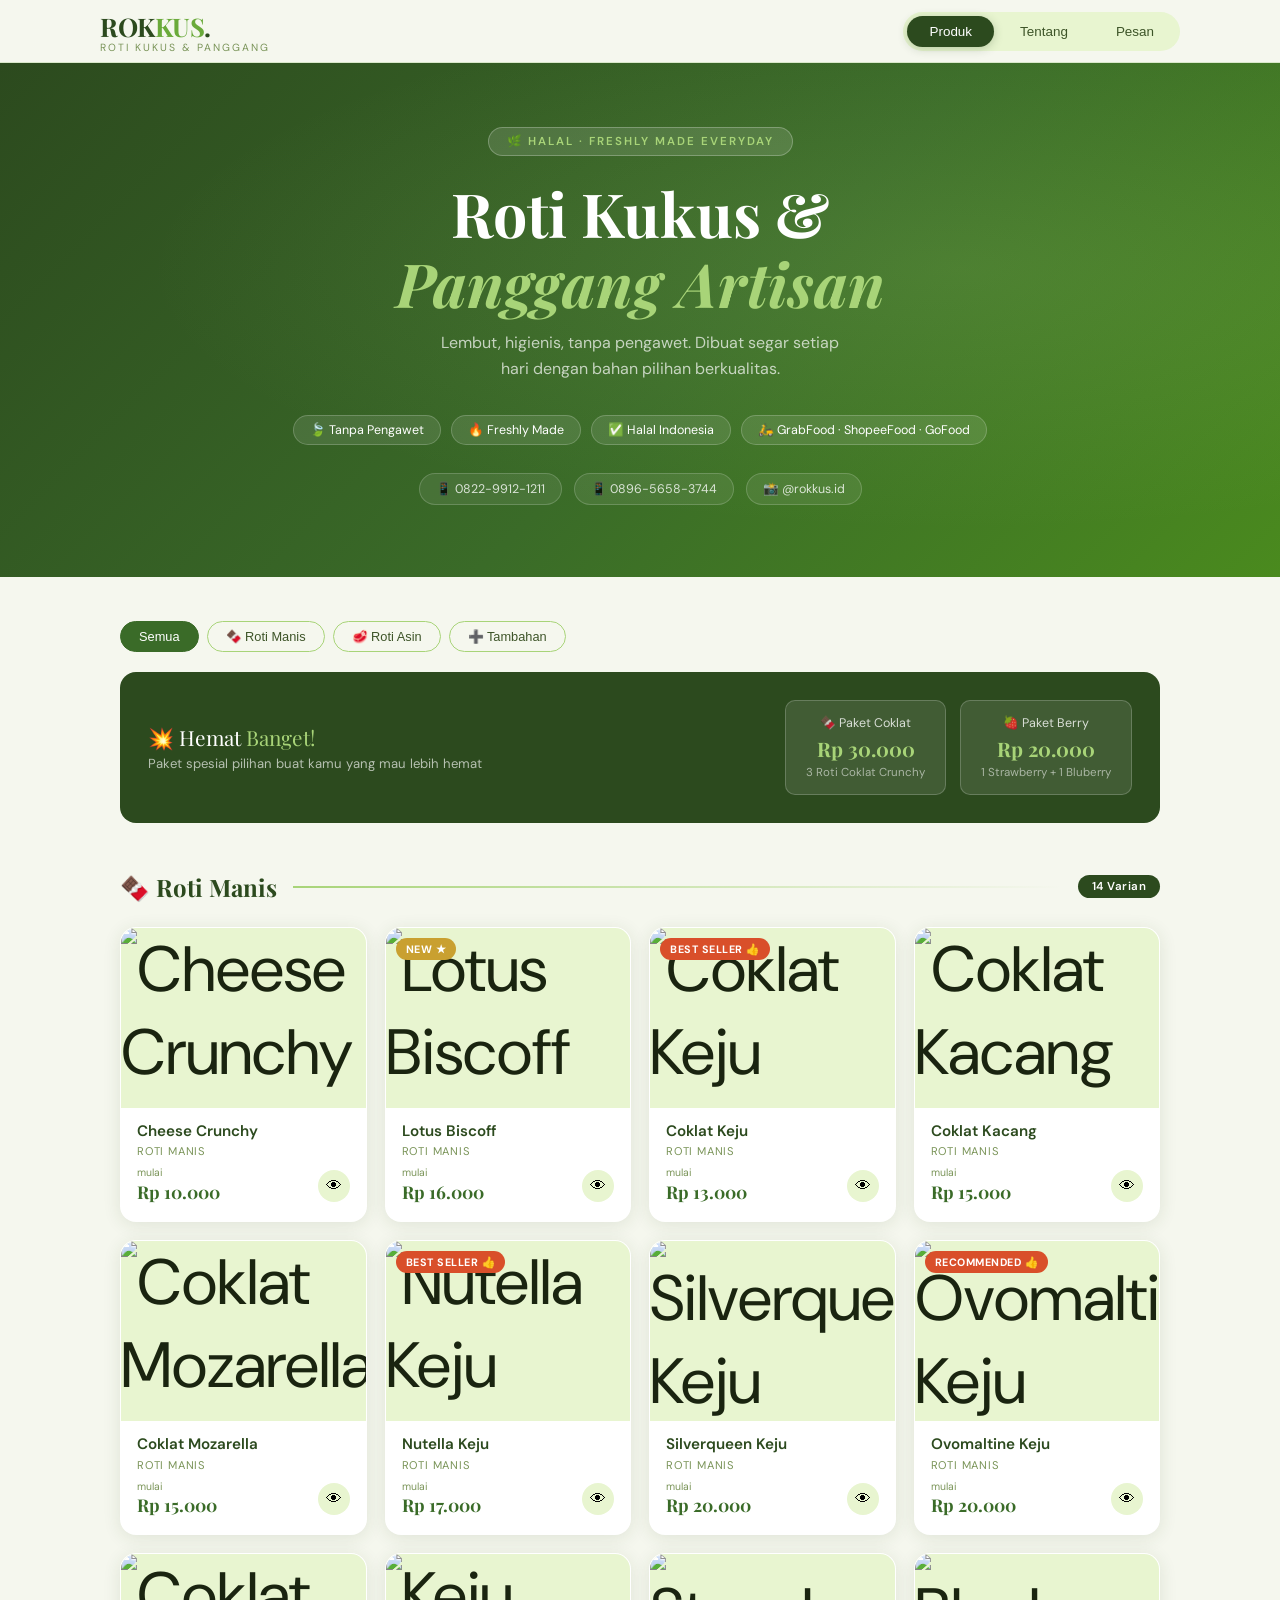
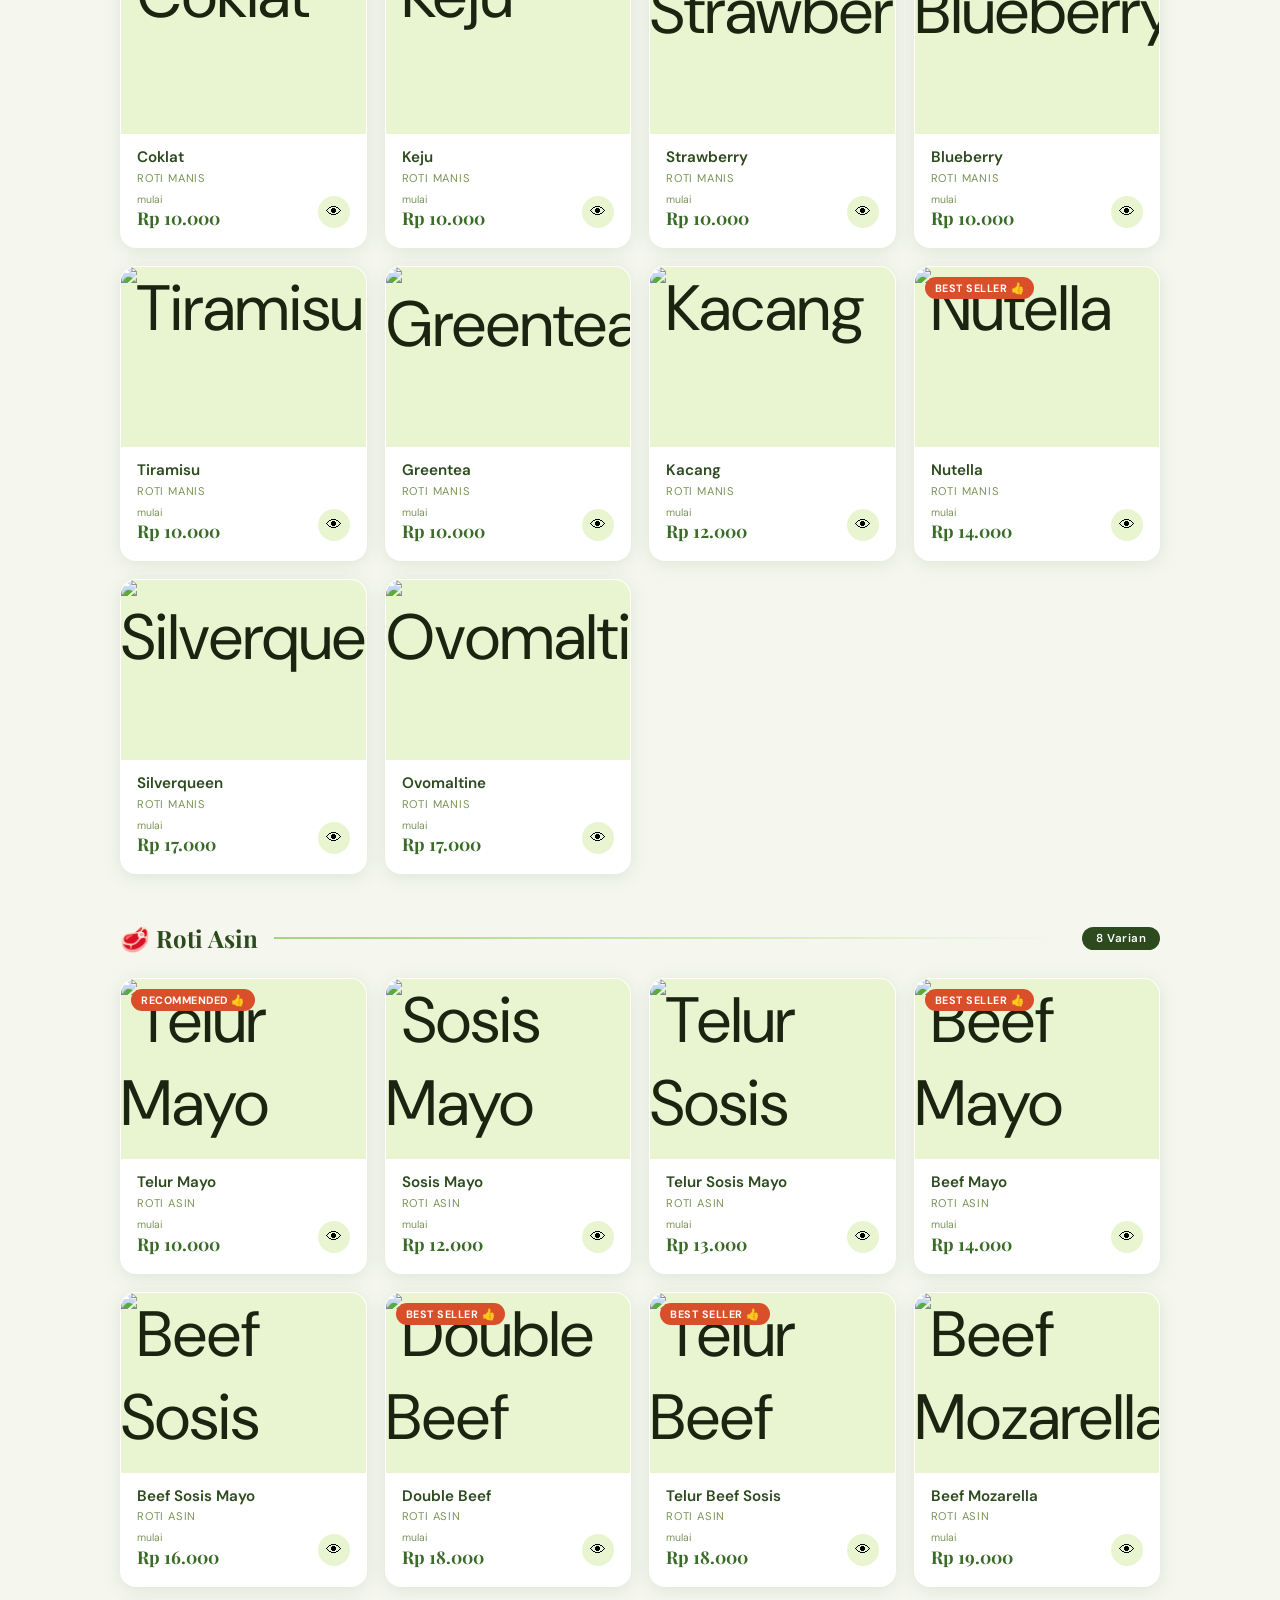
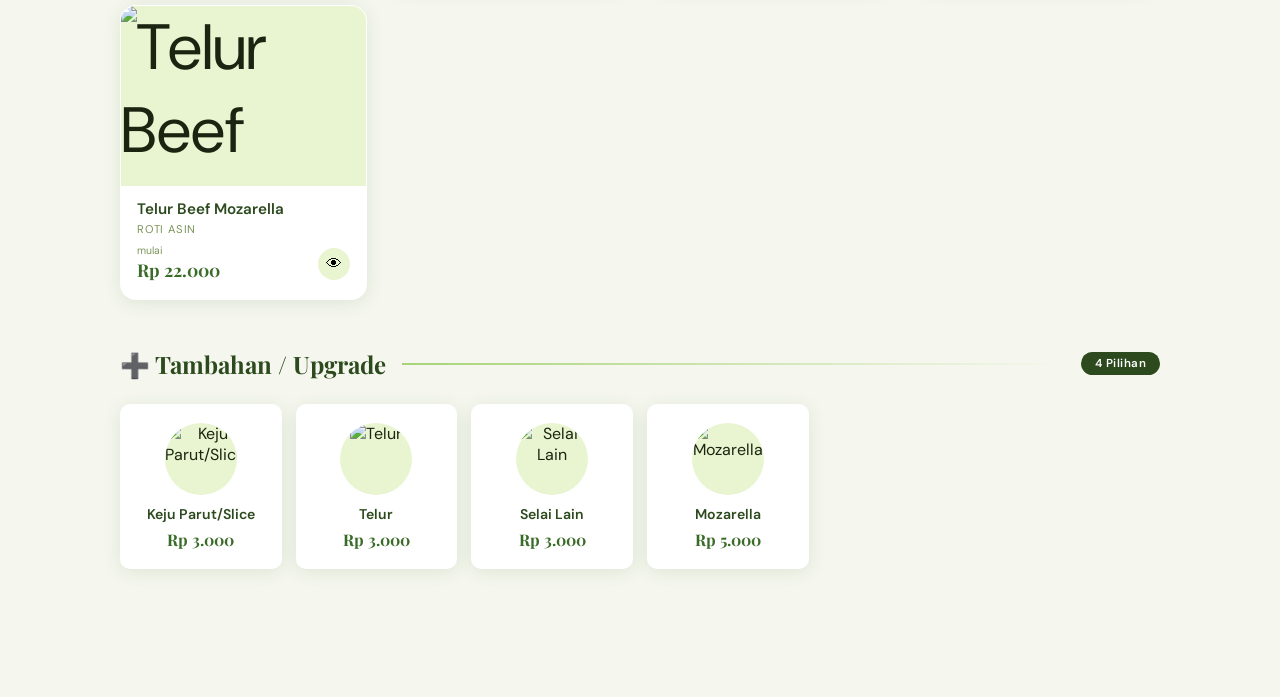
==== commit 9ae7e7f8: "memisahkan CSS dari html + menambahkan katalog.js" ====
--- a/index.html
+++ b/index.html
@@ -5,169 +5,13 @@
 <meta name="viewport" content="width=device-width, initial-scale=1.0">
 <title>Rokkus — Roti Kukus & Panggang</title>
 <link href="https://fonts.googleapis.com/css2?family=Playfair+Display:ital,wght@0,600;0,700;1,600&family=DM+Sans:wght@300;400;500;600&display=swap" rel="stylesheet">
-<style>
-:root{
-  --g1:#2c4a1e;--g2:#3a6b28;--g3:#6aaa3a;--g4:#a8d478;--g5:#e8f5d0;
-  --cream:#f5f7ee;--white:#fff;--dark:#1a2410;--mid:#3d5428;--light:#7a9458;
-  --red:#d94f2a;--gold:#c9a030;--brown:#5c3a1e;
-  --shadow:0 3px 18px rgba(42,74,30,0.11);--shadow-lg:0 10px 40px rgba(42,74,30,0.17);
-  --r:16px;--rs:10px;
-}
-*{margin:0;padding:0;box-sizing:border-box;}
-body{font-family:'DM Sans',sans-serif;background:var(--cream);color:var(--dark);}
-
-/* NAVBAR */
-.navbar{position:sticky;top:0;z-index:200;background:rgba(245,247,238,0.94);backdrop-filter:blur(16px);border-bottom:1px solid rgba(106,170,58,0.2);padding:0 20px;}
-.nav-inner{max-width:1080px;margin:0 auto;display:flex;align-items:center;justify-content:space-between;height:62px;}
-.nav-logo img{height:36px;}
-.nav-logo-text{font-family:'Playfair Display',serif;font-size:1.6rem;font-weight:700;color:var(--g1);letter-spacing:-0.5px;}
-.nav-logo-text span{color:var(--g3);}
-.nav-logo-sub{font-size:.65rem;letter-spacing:2px;text-transform:uppercase;color:var(--light);margin-top:-2px;}
-.nav-tabs{display:flex;gap:4px;background:var(--g5);border-radius:50px;padding:4px;}
-.nav-tab{padding:8px 22px;border-radius:50px;font-size:.84rem;font-weight:500;color:var(--mid);cursor:pointer;border:none;background:transparent;transition:all .2s;}
-.nav-tab.active{background:var(--g1);color:#fff;box-shadow:0 2px 10px rgba(42,74,30,.25);}
-.nav-tab:hover:not(.active){background:rgba(106,170,58,.18);color:var(--g1);}
-
-/* SECTIONS */
-.section{display:none;}.section.active{display:block;}
-
-/* HERO */
-.hero{background:linear-gradient(135deg,var(--g1) 0%,var(--g2) 55%,#4a8a1e 100%);padding:64px 20px 72px;text-align:center;position:relative;overflow:hidden;}
-.hero::before{content:'';position:absolute;inset:0;background:radial-gradient(ellipse at 75% 40%,rgba(168,212,120,.15),transparent 60%);pointer-events:none;}
-.hero-eyebrow{display:inline-flex;align-items:center;gap:8px;background:rgba(255,255,255,.12);border:1px solid rgba(255,255,255,.25);color:var(--g4);font-size:.72rem;font-weight:600;letter-spacing:2px;text-transform:uppercase;padding:6px 18px;border-radius:50px;margin-bottom:22px;animation:fadeUp .6s ease both;}
-.hero h1{font-family:'Playfair Display',serif;font-size:clamp(2.2rem,6vw,3.8rem);color:#fff;line-height:1.15;font-weight:700;margin-bottom:12px;animation:fadeUp .6s .1s ease both;}
-.hero h1 em{font-style:italic;color:var(--g4);}
-.hero-sub{color:rgba(255,255,255,.7);font-size:1rem;max-width:420px;margin:0 auto 32px;line-height:1.65;animation:fadeUp .6s .2s ease both;}
-.hero-badges{display:flex;gap:10px;justify-content:center;flex-wrap:wrap;animation:fadeUp .6s .3s ease both;}
-.hero-badge{background:rgba(255,255,255,.1);border:1px solid rgba(255,255,255,.2);color:#fff;font-size:.78rem;padding:6px 16px;border-radius:50px;display:flex;align-items:center;gap:6px;}
-.hero-contacts{margin-top:28px;display:flex;gap:12px;justify-content:center;flex-wrap:wrap;animation:fadeUp .6s .35s ease both;}
-.hero-contact{background:rgba(255,255,255,.08);border:1px solid rgba(255,255,255,.18);color:rgba(255,255,255,.8);font-size:.78rem;padding:7px 16px;border-radius:50px;}
-
-/* CATALOG */
-.catalog-wrap{max-width:1080px;margin:0 auto;padding:44px 20px 80px;}
-
-/* Category Section */
-.cat-section{margin-bottom:48px;}
-.cat-header{display:flex;align-items:center;gap:16px;margin-bottom:24px;}
-.cat-label{font-family:'Playfair Display',serif;font-size:1.5rem;font-weight:700;color:var(--g1);}
-.cat-line{flex:1;height:2px;background:linear-gradient(to right,var(--g4),transparent);}
-.cat-badge{background:var(--g1);color:#fff;font-size:.72rem;font-weight:600;padding:4px 14px;border-radius:50px;letter-spacing:.5px;}
-
-/* Filter chips */
-.filter-wrap{margin-bottom:20px;display:flex;gap:8px;flex-wrap:wrap;}
-.chip{padding:7px 18px;border-radius:50px;font-size:.8rem;font-weight:500;cursor:pointer;border:1.5px solid var(--g4);background:transparent;color:var(--mid);transition:all .2s;}
-.chip.active,.chip:hover{background:var(--g2);border-color:var(--g2);color:#fff;}
-
-/* GRID */
-.product-grid{display:grid;grid-template-columns:repeat(auto-fill,minmax(200px,1fr));gap:18px;}
-
-/* CARD */
-.product-card{background:var(--white);border-radius:var(--r);overflow:hidden;box-shadow:var(--shadow);cursor:pointer;transition:transform .28s cubic-bezier(.34,1.56,.64,1),box-shadow .28s ease,border-color .2s;border:1.5px solid transparent;animation:fadeUp .5s ease both;}
-.product-card:hover{transform:translateY(-5px) scale(1.01);box-shadow:var(--shadow-lg);border-color:var(--g4);}
-.card-img{position:relative;height:180px;background:var(--g5);overflow:hidden;display:flex;align-items:center;justify-content:center;font-size:4rem;}
-.card-img img{width:100%;height:100%;object-fit:cover;transition:transform .5s ease;}
-.product-card:hover .card-img img{transform:scale(1.07);}
-.card-img img{width:100%;height:100%;object-fit:cover;transition:transform .5s ease;}
-.product-card:hover .card-img img{transform:scale(1.07);}
-.pill{position:absolute;top:10px;left:10px;font-size:.67rem;font-weight:700;letter-spacing:.5px;text-transform:uppercase;padding:4px 10px;border-radius:50px;}
-.pill-star{background:#2c4a1e;color:#fff;}
-.pill-hot{background:var(--red);color:#fff;}
-.pill-new{background:var(--gold);color:#fff;}
-.card-body{padding:14px 16px 18px;}
-.card-name{font-weight:600;font-size:.95rem;color:var(--g1);margin-bottom:3px;line-height:1.3;}
-.card-cat{font-size:.7rem;color:var(--light);text-transform:uppercase;letter-spacing:.8px;margin-bottom:10px;}
-.card-footer{display:flex;align-items:center;justify-content:space-between;}
-.card-price{font-family:'Playfair Display',serif;font-size:1.1rem;font-weight:700;color:var(--g2);}
-.card-price small{font-family:'DM Sans',sans-serif;font-size:.65rem;color:var(--light);font-weight:400;display:block;line-height:1;margin-bottom:1px;}
-.card-eye{width:32px;height:32px;border-radius:50%;background:var(--g5);border:none;display:flex;align-items:center;justify-content:center;cursor:pointer;font-size:1rem;transition:background .2s;}
-.card-eye:hover{background:var(--g3);color:#fff;}
-
-/* TAMBAHAN grid (smaller) */
-.tambahan-grid{display:grid;grid-template-columns:repeat(auto-fill,minmax(160px,1fr));gap:14px;}
-.tambahan-card{background:var(--white);border-radius:var(--rs);padding:18px 16px;box-shadow:var(--shadow);cursor:pointer;transition:transform .22s,box-shadow .22s;text-align:center;border:1.5px solid transparent;}
-.tambahan-card:hover{transform:translateY(-4px);box-shadow:var(--shadow-lg);border-color:var(--g4);}
-.tambahan-img-wrap{width:72px;height:72px;border-radius:50%;overflow:hidden;margin:0 auto 10px;background:var(--g5);}
-.tambahan-img-wrap img{width:100%;height:100%;object-fit:cover;}
-.tambahan-name{font-weight:600;font-size:.88rem;color:var(--g1);margin-bottom:6px;}
-.tambahan-price{font-family:'Playfair Display',serif;font-size:1rem;font-weight:700;color:var(--g2);}
-
-/* MODAL */
-.modal-overlay{position:fixed;inset:0;background:rgba(8,20,6,.65);backdrop-filter:blur(6px);z-index:999;display:flex;align-items:center;justify-content:center;padding:20px;opacity:0;pointer-events:none;transition:opacity .3s ease;}
-.modal-overlay.open{opacity:1;pointer-events:all;}
-.modal{background:var(--white);border-radius:22px;max-width:580px;width:100%;max-height:90vh;overflow-y:auto;position:relative;transform:translateY(28px) scale(.96);transition:transform .35s cubic-bezier(.34,1.56,.64,1);box-shadow:0 24px 80px rgba(8,20,6,.35);}
-.modal-overlay.open .modal{transform:translateY(0) scale(1);}
-.modal-img{position:relative;height:300px;overflow:hidden;border-radius:22px 22px 0 0;background:var(--g5);display:flex;align-items:center;justify-content:center;}
-.modal-img img{width:100%;height:100%;object-fit:cover;}
-.modal-img .big-emoji{width:100%;height:100%;overflow:hidden;}
-.modal-img-overlay{position:absolute;bottom:0;left:0;right:0;height:110px;background:linear-gradient(to top,rgba(28,56,16,.65),transparent);}
-.modal-price-overlay{position:absolute;bottom:18px;left:22px;color:#fff;}
-.modal-price-overlay .plabel{font-size:.72rem;opacity:.8;letter-spacing:.5px;text-transform:uppercase;}
-.modal-price-overlay .pval{font-family:'Playfair Display',serif;font-size:1.9rem;font-weight:700;line-height:1.1;}
-.modal-close{position:absolute;top:14px;right:14px;width:34px;height:34px;border-radius:50%;background:rgba(255,255,255,.9);border:none;cursor:pointer;font-size:1.1rem;color:var(--g1);display:flex;align-items:center;justify-content:center;box-shadow:0 2px 8px rgba(0,0,0,.15);transition:all .2s;z-index:10;}
-.modal-close:hover{background:#fff;transform:rotate(90deg);}
-.modal-body{padding:26px 26px 30px;}
-.modal-catline{font-size:.7rem;font-weight:600;letter-spacing:1.5px;text-transform:uppercase;color:var(--g3);margin-bottom:6px;}
-.modal-name{font-family:'Playfair Display',serif;font-size:1.7rem;font-weight:700;color:var(--g1);line-height:1.2;margin-bottom:10px;}
-.modal-desc{font-size:.92rem;color:var(--mid);line-height:1.7;margin-bottom:20px;}
-.modal-tags{display:flex;gap:7px;flex-wrap:wrap;margin-bottom:20px;}
-.modal-tag{background:var(--g5);color:var(--g2);font-size:.76rem;font-weight:500;padding:4px 13px;border-radius:50px;}
-.modal-pills{display:flex;gap:8px;margin-bottom:22px;flex-wrap:wrap;}
-.mpill{display:inline-flex;align-items:center;gap:5px;background:var(--g5);color:var(--g1);font-size:.78rem;font-weight:600;padding:6px 14px;border-radius:50px;}
-.modal-actions{display:flex;gap:10px;}
-.btn-order{flex:1;padding:14px 18px;background:var(--g1);color:#fff;border:none;border-radius:var(--rs);font-size:.9rem;font-weight:600;cursor:pointer;transition:background .2s,transform .15s;display:flex;align-items:center;justify-content:center;gap:7px;}
-.btn-order:hover{background:var(--g2);transform:translateY(-1px);}
-.btn-wa{padding:14px 18px;background:#25d366;color:#fff;border:none;border-radius:var(--rs);font-size:.9rem;font-weight:600;cursor:pointer;transition:all .2s;display:flex;align-items:center;gap:6px;white-space:nowrap;}
-.btn-wa:hover{background:#1eb755;transform:translateY(-1px);}
-
-/* PAKET banner */
-.paket-section{background:var(--g1);border-radius:var(--r);padding:28px 28px;margin-bottom:48px;display:flex;align-items:center;gap:24px;flex-wrap:wrap;}
-.paket-title{font-family:'Playfair Display',serif;color:#fff;font-size:1.3rem;margin-bottom:4px;}
-.paket-title span{color:var(--g4);}
-.paket-sub{color:rgba(255,255,255,.65);font-size:.82rem;}
-.paket-cards{display:flex;gap:14px;flex-wrap:wrap;margin-left:auto;}
-.paket-card{background:rgba(255,255,255,.1);border:1px solid rgba(255,255,255,.2);border-radius:var(--rs);padding:14px 20px;text-align:center;min-width:160px;}
-.paket-card .pk-name{color:rgba(255,255,255,.8);font-size:.78rem;margin-bottom:4px;}
-.paket-card .pk-price{font-family:'Playfair Display',serif;color:var(--g4);font-size:1.25rem;font-weight:700;}
-.paket-card .pk-desc{color:rgba(255,255,255,.55);font-size:.72rem;margin-top:3px;}
-
-/* TENTANG */
-.tentang-wrap{max-width:900px;margin:0 auto;padding:64px 20px 80px;text-align:center;}
-.tentang-wrap h2{font-family:'Playfair Display',serif;font-size:2rem;color:var(--g1);margin-bottom:12px;}
-.tentang-wrap p{color:var(--mid);font-size:.95rem;line-height:1.7;max-width:520px;margin:0 auto 36px;}
-.ttg-grid{display:grid;grid-template-columns:repeat(auto-fit,minmax(190px,1fr));gap:18px;text-align:left;}
-.ttg-card{background:#fff;border-radius:var(--r);padding:24px 20px;box-shadow:var(--shadow);border-top:3px solid var(--g3);}
-.ttg-icon{font-size:1.8rem;margin-bottom:10px;}
-.ttg-card h3{font-family:'Playfair Display',serif;font-size:1rem;color:var(--g1);margin-bottom:6px;}
-.ttg-card p{font-size:.82rem;color:var(--light);line-height:1.6;}
-.channel-row{margin-top:36px;display:flex;align-items:center;justify-content:center;gap:16px;flex-wrap:wrap;}
-.channel{background:#fff;border-radius:var(--rs);padding:10px 20px;box-shadow:var(--shadow);font-size:.82rem;font-weight:600;color:var(--mid);}
-
-/* PESAN */
-.pesan-wrap{max-width:560px;margin:0 auto;padding:64px 20px 80px;}
-.pesan-wrap h2{font-family:'Playfair Display',serif;font-size:1.8rem;color:var(--g1);margin-bottom:8px;text-align:center;}
-.pesan-wrap .psub{color:var(--light);font-size:.88rem;text-align:center;margin-bottom:30px;}
-.order-form{background:#fff;border-radius:var(--r);padding:32px;box-shadow:var(--shadow);}
-.fg{margin-bottom:16px;}
-.fg label{display:block;font-size:.76rem;font-weight:600;color:var(--mid);margin-bottom:5px;text-transform:uppercase;letter-spacing:.4px;}
-.fg input,.fg select,.fg textarea{width:100%;padding:11px 14px;border:1.5px solid var(--g5);border-radius:var(--rs);font-family:'DM Sans',sans-serif;font-size:.9rem;color:var(--dark);background:var(--cream);outline:none;transition:border-color .2s;}
-.fg input:focus,.fg select:focus,.fg textarea:focus{border-color:var(--g3);}
-.fg textarea{min-height:88px;resize:vertical;}
-.submit-btn{width:100%;padding:14px;background:var(--g1);color:#fff;border:none;border-radius:var(--rs);font-size:.95rem;font-weight:600;cursor:pointer;transition:background .2s;display:flex;align-items:center;justify-content:center;gap:8px;margin-top:4px;}
-.submit-btn:hover{background:var(--g2);}
-.contact-box{margin-top:20px;background:var(--g5);border-radius:var(--rs);padding:16px 18px;text-align:center;}
-.contact-box p{font-size:.8rem;color:var(--mid);margin-bottom:6px;}
-.contact-box strong{font-size:.9rem;color:var(--g1);}
-
-/* HALAL badge */
-.halal-badge{display:inline-flex;align-items:center;gap:6px;background:rgba(255,255,255,.12);border:1px solid rgba(255,255,255,.25);color:var(--g4);font-size:.72rem;font-weight:600;padding:5px 14px;border-radius:50px;}
-
-@keyframes fadeUp{from{opacity:0;transform:translateY(18px);}to{opacity:1;transform:translateY(0);}}
-.product-card:nth-child(1){animation-delay:.04s}.product-card:nth-child(2){animation-delay:.08s}.product-card:nth-child(3){animation-delay:.12s}.product-card:nth-child(4){animation-delay:.16s}.product-card:nth-child(5){animation-delay:.2s}.product-card:nth-child(6){animation-delay:.24s}.product-card:nth-child(7){animation-delay:.28s}.product-card:nth-child(8){animation-delay:.32s}.product-card:nth-child(9){animation-delay:.36s}.product-card:nth-child(10){animation-delay:.4s}.product-card:nth-child(11){animation-delay:.44s}.product-card:nth-child(12){animation-delay:.48s}.product-card:nth-child(13){animation-delay:.52s}.product-card:nth-child(14){animation-delay:.56s}.product-card:nth-child(15){animation-delay:.6s}
-.modal::-webkit-scrollbar{width:4px;}.modal::-webkit-scrollbar-thumb{background:var(--g4);border-radius:4px;}
-@media(max-width:600px){.nav-tabs{gap:2px;}.nav-tab{padding:7px 13px;font-size:.76rem;}.product-grid{grid-template-columns:repeat(2,1fr);gap:12px;}.modal-body{padding:18px 18px 24px;}.modal-actions{flex-direction:column;}.paket-section{flex-direction:column;}.paket-cards{margin-left:0;}}
-</style>
+<link rel="stylesheet" href="css/index.css">
 </head>
 <body>
+
+<script src="https://cdn.jsdelivr.net/npm/@supabase/supabase-js@2"></script>
+<script src="js/supabase.js"></script>
+<script src="js/katalog.js"></script>
 
 <!-- NAVBAR -->
 <nav class="navbar">
@@ -353,74 +197,6 @@
 </div>
 
 <script>
-// ── DATA PRODUK ROKKUS (dari menu asli) ──
-// img: foto makanan yang relevan dari Unsplash (placeholder sampai foto asli tersedia)
-const IMG = {
-  coklatKeju:    'https://images.unsplash.com/photo-1606313564200-e75d5e30476c?w=600&q=80',
-  nutella:       'https://images.unsplash.com/photo-1474625342403-e0d45e2bf599?w=600&q=80',
-  coklatCrunchy: 'https://images.unsplash.com/photo-1481391319762-47dff72954d9?w=600&q=80',
-  coklatKacang:  'https://images.unsplash.com/photo-1548365328-8c6db3220e4c?w=600&q=80',
-  silverqueen:   'https://images.unsplash.com/photo-1605807646983-377bc5a76493?w=600&q=80',
-  ovomaltine:    'https://images.unsplash.com/photo-1586444248902-2f64eddc13df?w=600&q=80',
-  lotus:         'https://images.unsplash.com/photo-1558961363-fa8fdf82db35?w=600&q=80',
-  srikaya:       'https://images.unsplash.com/photo-1509440159596-0249088772ff?w=600&q=80',
-  keju:          'https://images.unsplash.com/photo-1486887396153-fa416526c108?w=600&q=80',
-  strawberry:    'https://images.unsplash.com/photo-1488477181946-6428a0291777?w=600&q=80',
-  bluberry:      'https://images.unsplash.com/photo-1565958011703-44f9829ba187?w=600&q=80',
-  tiramisu:      'https://images.unsplash.com/photo-1571877227200-a0d98ea607e9?w=600&q=80',
-  greentea:      'https://images.unsplash.com/photo-1558618666-fcd25c85cd64?w=600&q=80',
-  kacang:        'https://images.unsplash.com/photo-1568901346375-23c9450c58cd?w=600&q=80',
-  telurMayo:     'https://images.unsplash.com/photo-1484723091739-30a097e8f929?w=600&q=80',
-  sosisMayo:     'https://images.unsplash.com/photo-1567620905732-2d1ec7ab7445?w=600&q=80',
-  beef:          'https://images.unsplash.com/photo-1546069901-ba9599a7e63c?w=600&q=80',
-  telurBeef:     'https://images.unsplash.com/photo-1604908176997-125f25cc6f3d?w=600&q=80',
-  doubleBeef:    'https://images.unsplash.com/photo-1563729784474-d77dbb933a9e?w=600&q=80',
-  kejuSlice:     'https://images.unsplash.com/photo-1552767059-ce182ead6c1b?w=600&q=80',
-  kejuParut:     'https://images.unsplash.com/photo-1486887396153-fa416526c108?w=600&q=80',
-  telur:         'https://images.unsplash.com/photo-1562967914-608f82629710?w=600&q=80',
-  selai:         'https://images.unsplash.com/photo-1464305795204-6f5bbfc7fb81?w=600&q=80',
-};
-
-const MANIS = [
-  { name:'Lotus Biscoff',         price:'Rp 18.000', priceN:18000, img:IMG.lotus,         badge:'new', badgeLabel:'New ★',        cat:'Roti Manis', desc:'Isian Lotus Biscoff premium yang creamy dengan cita rasa karamel khas. Aroma wangi biskuit speculoos yang bikin nagih di setiap gigitan!', tags:['New Product','Lotus','Premium','Karamel'] },
-  { name:'Coklat Keju',           price:'Rp 14.000', priceN:14000, img:IMG.coklatKeju,    badge:'hot', badgeLabel:'Best Seller 👍', cat:'Roti Manis', desc:'Paduan sempurna isian coklat lumer dengan taburan keju cheddar gurih. Salah satu best seller Rokkus yang selalu habis duluan!', tags:['Best Seller','Coklat','Keju'] },
-  { name:'Coklat Kacang',         price:'Rp 15.000', priceN:15000, img:IMG.coklatKacang,  badge:'',    cat:'Roti Manis', desc:'Kombinasi coklat premium dengan kacang yang renyah. Dua tekstur berbeda yang saling melengkapi di tiap gigitan.', tags:['Coklat','Kacang','Crunchy'] },
-  { name:'Nutella Keju',          price:'Rp 18.000', priceN:18000, img:IMG.nutella,        badge:'hot', badgeLabel:'Best Seller 👍', cat:'Roti Manis', desc:'Isian Nutella hazelnut original yang melimpah dipadukan dengan keju cheddar meleleh. Kombinasi klasik yang tidak pernah salah!', tags:['Best Seller','Nutella','Keju','Hazelnut'] },
-  { name:'Silverqueen Keju',      price:'Rp 21.000', priceN:21000, img:IMG.silverqueen,   badge:'',    cat:'Roti Manis', desc:'Coklat Silverqueen premium yang meleleh lembut berpadu dengan keju cheddar gurih. Untuk pencinta coklat susu berkualitas.', tags:['Silverqueen','Premium','Keju','Coklat Susu'] },
-  { name:'Ovomaltine Keju',       price:'Rp 22.000', priceN:22000, img:IMG.ovomaltine,    badge:'hot', badgeLabel:'Best Seller 👍', cat:'Roti Manis', desc:'Isian Ovomaltine malt yang khas dan legit dipadukan keju. Rasa unik yang kaya dan menjadi favorit banyak pelanggan setia Rokkus!', tags:['Best Seller','Ovomaltine','Keju','Premium','Malt'] },
-  { name:'Srikaya',               price:'Rp 10.000', priceN:10000, img:IMG.srikaya,        badge:'hot', badgeLabel:'Recommended 👍', cat:'Roti Manis', desc:'Srikaya homemade dengan cita rasa pandan yang harum dan manis legit. Pilihan klasik paling terjangkau yang selalu memanjakan lidah.', tags:['Recommended','Srikaya','Pandan','Klasik'] },
-  { name:'Coklat Crunchy',        price:'Rp 11.000', priceN:11000, img:IMG.coklatCrunchy, badge:'hot', badgeLabel:'Best Seller 👍', cat:'Roti Manis', desc:'Isian coklat crunchy yang renyah dan meledak di mulut. Best seller yang disukai semua usia — dari anak-anak sampai orang tua!', tags:['Best Seller','Coklat','Crunchy','Renyah'] },
-  { name:'Keju',                  price:'Rp 11.000', priceN:11000, img:IMG.keju,           badge:'',    cat:'Roti Manis', desc:'Isian keju cheddar murni yang gurih dan manis. Simple tapi selalu nikmat dan tidak pernah mengecewakan.', tags:['Keju','Klasik','Gurih Manis'] },
-  { name:'Strawberry',            price:'Rp 11.000', priceN:11000, img:IMG.strawberry,     badge:'',    cat:'Roti Manis', desc:'Selai strawberry yang segar dan sedikit asam membalut roti kukus hijau yang lembut. Kombinasi yang menyegarkan!', tags:['Strawberry','Buah','Segar'] },
-  { name:'Bluberry',              price:'Rp 11.000', priceN:11000, img:IMG.bluberry,        badge:'',    cat:'Roti Manis', desc:'Isian selai bluberry dengan rasa manis segar khas buah biru. Cocok untuk pecinta buah yang ingin camilan unik.', tags:['Bluberry','Buah','Segar'] },
-  { name:'Tiramisu',              price:'Rp 11.000', priceN:11000, img:IMG.tiramisu,        badge:'',    cat:'Roti Manis', desc:'Terinspirasi dari dessert Italia klasik. Perpaduan rasa kopi, coklat, dan cream yang lembut — elegan dalam satu roti kukus!', tags:['Tiramisu','Kopi','Coklat','Premium'] },
-  { name:'Greentea',              price:'Rp 12.000', priceN:12000, img:IMG.greentea,        badge:'',    cat:'Roti Manis', desc:'Isian greentea matcha premium yang punya rasa pahit manis khas. Favorit para pecinta matcha dan teh hijau!', tags:['Greentea','Matcha','Jepang'] },
-  { name:'Kacang (Peanut Butter)',price:'Rp 12.000', priceN:12000, img:IMG.kacang,          badge:'hot', badgeLabel:'Recommended 👍', cat:'Roti Manis', desc:'Peanut butter creamy yang gurih dan sedikit manis. Tinggi protein, cocok untuk sarapan bergizi atau camilan sehat setelah olahraga!', tags:['Recommended','Peanut Butter','Protein','Sehat'] },
-  { name:'Nutella',               price:'Rp 15.000', priceN:15000, img:IMG.nutella,         badge:'hot', badgeLabel:'Best Seller 👍', cat:'Roti Manis', desc:'Isian Nutella hazelnut original yang berlimpah tanpa campuran. Best seller sejati yang tidak pernah mengecewakan!', tags:['Best Seller','Nutella','Hazelnut','Coklat'] },
-  { name:'Lotus Biscoff (Panggang)',price:'Rp 18.000', priceN:18000, img:IMG.lotus,         badge:'',    cat:'Roti Manis', desc:'Varian panggang dengan isian Lotus Biscoff spread yang creamy dan kaya rasa karamel khas biskuit speculoos.', tags:['Lotus','Biscoff','Premium','Panggang'] },
-  { name:'Silverqueen',           price:'Rp 18.000', priceN:18000, img:IMG.silverqueen,    badge:'',    cat:'Roti Manis', desc:'Isian coklat Silverqueen murni yang premium dan meleleh sempurna. Untuk kamu yang benar-benar mencintai coklat susu berkualitas.', tags:['Silverqueen','Coklat','Premium'] },
-  { name:'Ovomaltine',            price:'Rp 19.000', priceN:19000, img:IMG.ovomaltine,     badge:'hot', badgeLabel:'Recommended 👍', cat:'Roti Manis', desc:'Isian Ovomaltine original yang malty, legit, dan kaya rasa. Rasa khas yang unik dan bikin ketagihan!', tags:['Recommended','Ovomaltine','Malt','Premium'] },
-];
-
-const ASIN = [
-  { name:'Telur Mayo',       price:'Rp 11.000', priceN:11000, img:IMG.telurMayo,  badge:'hot', badgeLabel:'Recommended 👍', cat:'Roti Asin', desc:'Isian telur dengan mayo creamy yang gurih dan lembut. Pilihan terbaik untuk sarapan bergizi yang mengenyangkan!', tags:['Recommended','Telur','Mayo','Sarapan'] },
-  { name:'Sosis Mayo',       price:'Rp 13.000', priceN:13000, img:IMG.sosisMayo,  badge:'',    cat:'Roti Asin', desc:'Sosis juicy yang gurih dipadukan mayo lembut. Pilihan favorit untuk yang suka cita rasa asin yang memuaskan.', tags:['Sosis','Mayo','Gurih'] },
-  { name:'Telur Sosis Mayo', price:'Rp 14.000', priceN:14000, img:IMG.sosisMayo,  badge:'',    cat:'Roti Asin', desc:'Kombinasi telur + sosis + mayo dalam satu roti kukus lembut. Triple nikmat yang mengenyangkan!', tags:['Telur','Sosis','Mayo','Komplit'] },
-  { name:'Beef Mayo',        price:'Rp 15.000', priceN:15000, img:IMG.beef,       badge:'hot', badgeLabel:'Best Seller 👍', cat:'Roti Asin', desc:'Daging beef berbumbu yang juicy dipadukan mayo creamy. Best seller di kategori asin — wajib masuk daftar wajib coba!', tags:['Best Seller','Beef','Mayo','Daging'] },
-  { name:'Beef Sosis Mayo',  price:'Rp 17.000', priceN:17000, img:IMG.beef,       badge:'',    cat:'Roti Asin', desc:'Gabungan beef berbumbu dan sosis dengan mayo. Dobel protein, dobel nikmat untuk kamu yang butuh energi lebih!', tags:['Beef','Sosis','Mayo','Dobel Protein'] },
-  { name:'Telur Beef',       price:'Rp 18.000', priceN:18000, img:IMG.telurBeef,  badge:'',    cat:'Roti Asin', desc:'Perpaduan telur dan beef berbumbu yang sempurna dan mengenyangkan. Pilihan ideal untuk makan siang atau malam.', tags:['Telur','Beef','Mengenyangkan'] },
-  { name:'Double Beef',      price:'Rp 19.000', priceN:19000, img:IMG.doubleBeef, badge:'hot', badgeLabel:'Best Seller 👍', cat:'Roti Asin', desc:'Dobel porsi daging beef berbumbu untuk kamu yang mau kenyang maksimal. Best seller yang tidak pernah habis permintaannya!', tags:['Best Seller','Double Beef','Premium','Porsi Besar'] },
-  { name:'Telur Beef Sosis', price:'Rp 19.000', priceN:19000, img:IMG.telurBeef,  badge:'hot', badgeLabel:'Best Seller 👍', cat:'Roti Asin', desc:'Kombo paling lengkap: telur + beef + sosis dalam satu roti. Best seller #1 yang selalu paling banyak dipesan pelanggan Rokkus!', tags:['Best Seller','Telur','Beef','Sosis','Paling Komplit'] },
-];
-
-const TAMBAHAN = [
-  { name:'Keju Slice', price:'Rp 2.000', priceN:2000, img:IMG.kejuSlice, badge:'new', badgeLabel:'New ★',        cat:'Tambahan', desc:'Upgrade roti kamu dengan lembaran keju slice premium! Makin gurih, makin creamy, makin puas.', tags:['New','Keju Slice','Upgrade'] },
-  { name:'Keju Parut', price:'Rp 3.000', priceN:3000, img:IMG.kejuParut, badge:'hot', badgeLabel:'Recommended 👍', cat:'Tambahan', desc:'Taburan keju parut melimpah untuk tambahan rasa gurih manis. Paling sering dipilih pelanggan untuk upgrade!', tags:['Recommended','Keju Parut','Topping'] },
-  { name:'Telur',      price:'Rp 3.000', priceN:3000, img:IMG.telur,     badge:'',    cat:'Tambahan', desc:'Tambah telur untuk protein ekstra dan rasa yang lebih kaya. Cocok ditambahkan ke roti asin maupun manis.', tags:['Telur','Protein','Topping'] },
-  { name:'Selai Lain', price:'Rp 3.000', priceN:3000, img:IMG.selai,     badge:'',    cat:'Tambahan', desc:'Pilih selai tambahan sesuai selera kamu. Tersedia berbagai pilihan untuk melengkapi roti kukus favoritmu!', tags:['Selai','Custom','Pilihan Bebas'] },
-];
-
-const ALL_PRODUCTS = [...MANIS, ...ASIN, ...TAMBAHAN];
 
 // ── RENDER ──
 function makeCard(p, isTambahan) {
--- a/css/index.css
+++ b/css/index.css
@@ -0,0 +1,159 @@
+:root{
+  --g1:#2c4a1e;--g2:#3a6b28;--g3:#6aaa3a;--g4:#a8d478;--g5:#e8f5d0;
+  --cream:#f5f7ee;--white:#fff;--dark:#1a2410;--mid:#3d5428;--light:#7a9458;
+  --red:#d94f2a;--gold:#c9a030;--brown:#5c3a1e;
+  --shadow:0 3px 18px rgba(42,74,30,0.11);--shadow-lg:0 10px 40px rgba(42,74,30,0.17);
+  --r:16px;--rs:10px;
+}
+*{margin:0;padding:0;box-sizing:border-box;}
+body{font-family:'DM Sans',sans-serif;background:var(--cream);color:var(--dark);}
+
+/* NAVBAR */
+.navbar{position:sticky;top:0;z-index:200;background:rgba(245,247,238,0.94);backdrop-filter:blur(16px);border-bottom:1px solid rgba(106,170,58,0.2);padding:0 20px;}
+.nav-inner{max-width:1080px;margin:0 auto;display:flex;align-items:center;justify-content:space-between;height:62px;}
+.nav-logo img{height:36px;}
+.nav-logo-text{font-family:'Playfair Display',serif;font-size:1.6rem;font-weight:700;color:var(--g1);letter-spacing:-0.5px;}
+.nav-logo-text span{color:var(--g3);}
+.nav-logo-sub{font-size:.65rem;letter-spacing:2px;text-transform:uppercase;color:var(--light);margin-top:-2px;}
+.nav-tabs{display:flex;gap:4px;background:var(--g5);border-radius:50px;padding:4px;}
+.nav-tab{padding:8px 22px;border-radius:50px;font-size:.84rem;font-weight:500;color:var(--mid);cursor:pointer;border:none;background:transparent;transition:all .2s;}
+.nav-tab.active{background:var(--g1);color:#fff;box-shadow:0 2px 10px rgba(42,74,30,.25);}
+.nav-tab:hover:not(.active){background:rgba(106,170,58,.18);color:var(--g1);}
+
+/* SECTIONS */
+.section{display:none;}.section.active{display:block;}
+
+/* HERO */
+.hero{background:linear-gradient(135deg,var(--g1) 0%,var(--g2) 55%,#4a8a1e 100%);padding:64px 20px 72px;text-align:center;position:relative;overflow:hidden;}
+.hero::before{content:'';position:absolute;inset:0;background:radial-gradient(ellipse at 75% 40%,rgba(168,212,120,.15),transparent 60%);pointer-events:none;}
+.hero-eyebrow{display:inline-flex;align-items:center;gap:8px;background:rgba(255,255,255,.12);border:1px solid rgba(255,255,255,.25);color:var(--g4);font-size:.72rem;font-weight:600;letter-spacing:2px;text-transform:uppercase;padding:6px 18px;border-radius:50px;margin-bottom:22px;animation:fadeUp .6s ease both;}
+.hero h1{font-family:'Playfair Display',serif;font-size:clamp(2.2rem,6vw,3.8rem);color:#fff;line-height:1.15;font-weight:700;margin-bottom:12px;animation:fadeUp .6s .1s ease both;}
+.hero h1 em{font-style:italic;color:var(--g4);}
+.hero-sub{color:rgba(255,255,255,.7);font-size:1rem;max-width:420px;margin:0 auto 32px;line-height:1.65;animation:fadeUp .6s .2s ease both;}
+.hero-badges{display:flex;gap:10px;justify-content:center;flex-wrap:wrap;animation:fadeUp .6s .3s ease both;}
+.hero-badge{background:rgba(255,255,255,.1);border:1px solid rgba(255,255,255,.2);color:#fff;font-size:.78rem;padding:6px 16px;border-radius:50px;display:flex;align-items:center;gap:6px;}
+.hero-contacts{margin-top:28px;display:flex;gap:12px;justify-content:center;flex-wrap:wrap;animation:fadeUp .6s .35s ease both;}
+.hero-contact{background:rgba(255,255,255,.08);border:1px solid rgba(255,255,255,.18);color:rgba(255,255,255,.8);font-size:.78rem;padding:7px 16px;border-radius:50px;}
+
+/* CATALOG */
+.catalog-wrap{max-width:1080px;margin:0 auto;padding:44px 20px 80px;}
+
+/* Category Section */
+.cat-section{margin-bottom:48px;}
+.cat-header{display:flex;align-items:center;gap:16px;margin-bottom:24px;}
+.cat-label{font-family:'Playfair Display',serif;font-size:1.5rem;font-weight:700;color:var(--g1);}
+.cat-line{flex:1;height:2px;background:linear-gradient(to right,var(--g4),transparent);}
+.cat-badge{background:var(--g1);color:#fff;font-size:.72rem;font-weight:600;padding:4px 14px;border-radius:50px;letter-spacing:.5px;}
+
+/* Filter chips */
+.filter-wrap{margin-bottom:20px;display:flex;gap:8px;flex-wrap:wrap;}
+.chip{padding:7px 18px;border-radius:50px;font-size:.8rem;font-weight:500;cursor:pointer;border:1.5px solid var(--g4);background:transparent;color:var(--mid);transition:all .2s;}
+.chip.active,.chip:hover{background:var(--g2);border-color:var(--g2);color:#fff;}
+
+/* GRID */
+.product-grid{display:grid;grid-template-columns:repeat(auto-fill,minmax(200px,1fr));gap:18px;}
+
+/* CARD */
+.product-card{background:var(--white);border-radius:var(--r);overflow:hidden;box-shadow:var(--shadow);cursor:pointer;transition:transform .28s cubic-bezier(.34,1.56,.64,1),box-shadow .28s ease,border-color .2s;border:1.5px solid transparent;animation:fadeUp .5s ease both;}
+.product-card:hover{transform:translateY(-5px) scale(1.01);box-shadow:var(--shadow-lg);border-color:var(--g4);}
+.card-img{position:relative;height:180px;background:var(--g5);overflow:hidden;display:flex;align-items:center;justify-content:center;font-size:4rem;}
+.card-img img{width:100%;height:100%;object-fit:cover;transition:transform .5s ease;}
+.product-card:hover .card-img img{transform:scale(1.07);}
+.card-img img{width:100%;height:100%;object-fit:cover;transition:transform .5s ease;}
+.product-card:hover .card-img img{transform:scale(1.07);}
+.pill{position:absolute;top:10px;left:10px;font-size:.67rem;font-weight:700;letter-spacing:.5px;text-transform:uppercase;padding:4px 10px;border-radius:50px;}
+.pill-star{background:#2c4a1e;color:#fff;}
+.pill-hot{background:var(--red);color:#fff;}
+.pill-new{background:var(--gold);color:#fff;}
+.card-body{padding:14px 16px 18px;}
+.card-name{font-weight:600;font-size:.95rem;color:var(--g1);margin-bottom:3px;line-height:1.3;}
+.card-cat{font-size:.7rem;color:var(--light);text-transform:uppercase;letter-spacing:.8px;margin-bottom:10px;}
+.card-footer{display:flex;align-items:center;justify-content:space-between;}
+.card-price{font-family:'Playfair Display',serif;font-size:1.1rem;font-weight:700;color:var(--g2);}
+.card-price small{font-family:'DM Sans',sans-serif;font-size:.65rem;color:var(--light);font-weight:400;display:block;line-height:1;margin-bottom:1px;}
+.card-eye{width:32px;height:32px;border-radius:50%;background:var(--g5);border:none;display:flex;align-items:center;justify-content:center;cursor:pointer;font-size:1rem;transition:background .2s;}
+.card-eye:hover{background:var(--g3);color:#fff;}
+
+/* TAMBAHAN grid (smaller) */
+.tambahan-grid{display:grid;grid-template-columns:repeat(auto-fill,minmax(160px,1fr));gap:14px;}
+.tambahan-card{background:var(--white);border-radius:var(--rs);padding:18px 16px;box-shadow:var(--shadow);cursor:pointer;transition:transform .22s,box-shadow .22s;text-align:center;border:1.5px solid transparent;}
+.tambahan-card:hover{transform:translateY(-4px);box-shadow:var(--shadow-lg);border-color:var(--g4);}
+.tambahan-img-wrap{width:72px;height:72px;border-radius:50%;overflow:hidden;margin:0 auto 10px;background:var(--g5);}
+.tambahan-img-wrap img{width:100%;height:100%;object-fit:cover;}
+.tambahan-name{font-weight:600;font-size:.88rem;color:var(--g1);margin-bottom:6px;}
+.tambahan-price{font-family:'Playfair Display',serif;font-size:1rem;font-weight:700;color:var(--g2);}
+
+/* MODAL */
+.modal-overlay{position:fixed;inset:0;background:rgba(8,20,6,.65);backdrop-filter:blur(6px);z-index:999;display:flex;align-items:center;justify-content:center;padding:20px;opacity:0;pointer-events:none;transition:opacity .3s ease;}
+.modal-overlay.open{opacity:1;pointer-events:all;}
+.modal{background:var(--white);border-radius:22px;max-width:580px;width:100%;max-height:90vh;overflow-y:auto;position:relative;transform:translateY(28px) scale(.96);transition:transform .35s cubic-bezier(.34,1.56,.64,1);box-shadow:0 24px 80px rgba(8,20,6,.35);}
+.modal-overlay.open .modal{transform:translateY(0) scale(1);}
+.modal-img{position:relative;height:300px;overflow:hidden;border-radius:22px 22px 0 0;background:var(--g5);display:flex;align-items:center;justify-content:center;}
+.modal-img img{width:100%;height:100%;object-fit:cover;}
+.modal-img .big-emoji{width:100%;height:100%;overflow:hidden;}
+.modal-img-overlay{position:absolute;bottom:0;left:0;right:0;height:110px;background:linear-gradient(to top,rgba(28,56,16,.65),transparent);}
+.modal-price-overlay{position:absolute;bottom:18px;left:22px;color:#fff;}
+.modal-price-overlay .plabel{font-size:.72rem;opacity:.8;letter-spacing:.5px;text-transform:uppercase;}
+.modal-price-overlay .pval{font-family:'Playfair Display',serif;font-size:1.9rem;font-weight:700;line-height:1.1;}
+.modal-close{position:absolute;top:14px;right:14px;width:34px;height:34px;border-radius:50%;background:rgba(255,255,255,.9);border:none;cursor:pointer;font-size:1.1rem;color:var(--g1);display:flex;align-items:center;justify-content:center;box-shadow:0 2px 8px rgba(0,0,0,.15);transition:all .2s;z-index:10;}
+.modal-close:hover{background:#fff;transform:rotate(90deg);}
+.modal-body{padding:26px 26px 30px;}
+.modal-catline{font-size:.7rem;font-weight:600;letter-spacing:1.5px;text-transform:uppercase;color:var(--g3);margin-bottom:6px;}
+.modal-name{font-family:'Playfair Display',serif;font-size:1.7rem;font-weight:700;color:var(--g1);line-height:1.2;margin-bottom:10px;}
+.modal-desc{font-size:.92rem;color:var(--mid);line-height:1.7;margin-bottom:20px;}
+.modal-tags{display:flex;gap:7px;flex-wrap:wrap;margin-bottom:20px;}
+.modal-tag{background:var(--g5);color:var(--g2);font-size:.76rem;font-weight:500;padding:4px 13px;border-radius:50px;}
+.modal-pills{display:flex;gap:8px;margin-bottom:22px;flex-wrap:wrap;}
+.mpill{display:inline-flex;align-items:center;gap:5px;background:var(--g5);color:var(--g1);font-size:.78rem;font-weight:600;padding:6px 14px;border-radius:50px;}
+.modal-actions{display:flex;gap:10px;}
+.btn-order{flex:1;padding:14px 18px;background:var(--g1);color:#fff;border:none;border-radius:var(--rs);font-size:.9rem;font-weight:600;cursor:pointer;transition:background .2s,transform .15s;display:flex;align-items:center;justify-content:center;gap:7px;}
+.btn-order:hover{background:var(--g2);transform:translateY(-1px);}
+.btn-wa{padding:14px 18px;background:#25d366;color:#fff;border:none;border-radius:var(--rs);font-size:.9rem;font-weight:600;cursor:pointer;transition:all .2s;display:flex;align-items:center;gap:6px;white-space:nowrap;}
+.btn-wa:hover{background:#1eb755;transform:translateY(-1px);}
+
+/* PAKET banner */
+.paket-section{background:var(--g1);border-radius:var(--r);padding:28px 28px;margin-bottom:48px;display:flex;align-items:center;gap:24px;flex-wrap:wrap;}
+.paket-title{font-family:'Playfair Display',serif;color:#fff;font-size:1.3rem;margin-bottom:4px;}
+.paket-title span{color:var(--g4);}
+.paket-sub{color:rgba(255,255,255,.65);font-size:.82rem;}
+.paket-cards{display:flex;gap:14px;flex-wrap:wrap;margin-left:auto;}
+.paket-card{background:rgba(255,255,255,.1);border:1px solid rgba(255,255,255,.2);border-radius:var(--rs);padding:14px 20px;text-align:center;min-width:160px;}
+.paket-card .pk-name{color:rgba(255,255,255,.8);font-size:.78rem;margin-bottom:4px;}
+.paket-card .pk-price{font-family:'Playfair Display',serif;color:var(--g4);font-size:1.25rem;font-weight:700;}
+.paket-card .pk-desc{color:rgba(255,255,255,.55);font-size:.72rem;margin-top:3px;}
+
+/* TENTANG */
+.tentang-wrap{max-width:900px;margin:0 auto;padding:64px 20px 80px;text-align:center;}
+.tentang-wrap h2{font-family:'Playfair Display',serif;font-size:2rem;color:var(--g1);margin-bottom:12px;}
+.tentang-wrap p{color:var(--mid);font-size:.95rem;line-height:1.7;max-width:520px;margin:0 auto 36px;}
+.ttg-grid{display:grid;grid-template-columns:repeat(auto-fit,minmax(190px,1fr));gap:18px;text-align:left;}
+.ttg-card{background:#fff;border-radius:var(--r);padding:24px 20px;box-shadow:var(--shadow);border-top:3px solid var(--g3);}
+.ttg-icon{font-size:1.8rem;margin-bottom:10px;}
+.ttg-card h3{font-family:'Playfair Display',serif;font-size:1rem;color:var(--g1);margin-bottom:6px;}
+.ttg-card p{font-size:.82rem;color:var(--light);line-height:1.6;}
+.channel-row{margin-top:36px;display:flex;align-items:center;justify-content:center;gap:16px;flex-wrap:wrap;}
+.channel{background:#fff;border-radius:var(--rs);padding:10px 20px;box-shadow:var(--shadow);font-size:.82rem;font-weight:600;color:var(--mid);}
+
+/* PESAN */
+.pesan-wrap{max-width:560px;margin:0 auto;padding:64px 20px 80px;}
+.pesan-wrap h2{font-family:'Playfair Display',serif;font-size:1.8rem;color:var(--g1);margin-bottom:8px;text-align:center;}
+.pesan-wrap .psub{color:var(--light);font-size:.88rem;text-align:center;margin-bottom:30px;}
+.order-form{background:#fff;border-radius:var(--r);padding:32px;box-shadow:var(--shadow);}
+.fg{margin-bottom:16px;}
+.fg label{display:block;font-size:.76rem;font-weight:600;color:var(--mid);margin-bottom:5px;text-transform:uppercase;letter-spacing:.4px;}
+.fg input,.fg select,.fg textarea{width:100%;padding:11px 14px;border:1.5px solid var(--g5);border-radius:var(--rs);font-family:'DM Sans',sans-serif;font-size:.9rem;color:var(--dark);background:var(--cream);outline:none;transition:border-color .2s;}
+.fg input:focus,.fg select:focus,.fg textarea:focus{border-color:var(--g3);}
+.fg textarea{min-height:88px;resize:vertical;}
+.submit-btn{width:100%;padding:14px;background:var(--g1);color:#fff;border:none;border-radius:var(--rs);font-size:.95rem;font-weight:600;cursor:pointer;transition:background .2s;display:flex;align-items:center;justify-content:center;gap:8px;margin-top:4px;}
+.submit-btn:hover{background:var(--g2);}
+.contact-box{margin-top:20px;background:var(--g5);border-radius:var(--rs);padding:16px 18px;text-align:center;}
+.contact-box p{font-size:.8rem;color:var(--mid);margin-bottom:6px;}
+.contact-box strong{font-size:.9rem;color:var(--g1);}
+
+/* HALAL badge */
+.halal-badge{display:inline-flex;align-items:center;gap:6px;background:rgba(255,255,255,.12);border:1px solid rgba(255,255,255,.25);color:var(--g4);font-size:.72rem;font-weight:600;padding:5px 14px;border-radius:50px;}
+
+@keyframes fadeUp{from{opacity:0;transform:translateY(18px);}to{opacity:1;transform:translateY(0);}}
+.product-card:nth-child(1){animation-delay:.04s}.product-card:nth-child(2){animation-delay:.08s}.product-card:nth-child(3){animation-delay:.12s}.product-card:nth-child(4){animation-delay:.16s}.product-card:nth-child(5){animation-delay:.2s}.product-card:nth-child(6){animation-delay:.24s}.product-card:nth-child(7){animation-delay:.28s}.product-card:nth-child(8){animation-delay:.32s}.product-card:nth-child(9){animation-delay:.36s}.product-card:nth-child(10){animation-delay:.4s}.product-card:nth-child(11){animation-delay:.44s}.product-card:nth-child(12){animation-delay:.48s}.product-card:nth-child(13){animation-delay:.52s}.product-card:nth-child(14){animation-delay:.56s}.product-card:nth-child(15){animation-delay:.6s}
+.modal::-webkit-scrollbar{width:4px;}.modal::-webkit-scrollbar-thumb{background:var(--g4);border-radius:4px;}
+@media(max-width:600px){.nav-tabs{gap:2px;}.nav-tab{padding:7px 13px;font-size:.76rem;}.product-grid{grid-template-columns:repeat(2,1fr);gap:12px;}.modal-body{padding:18px 18px 24px;}.modal-actions{flex-direction:column;}.paket-section{flex-direction:column;}.paket-cards{margin-left:0;}}
